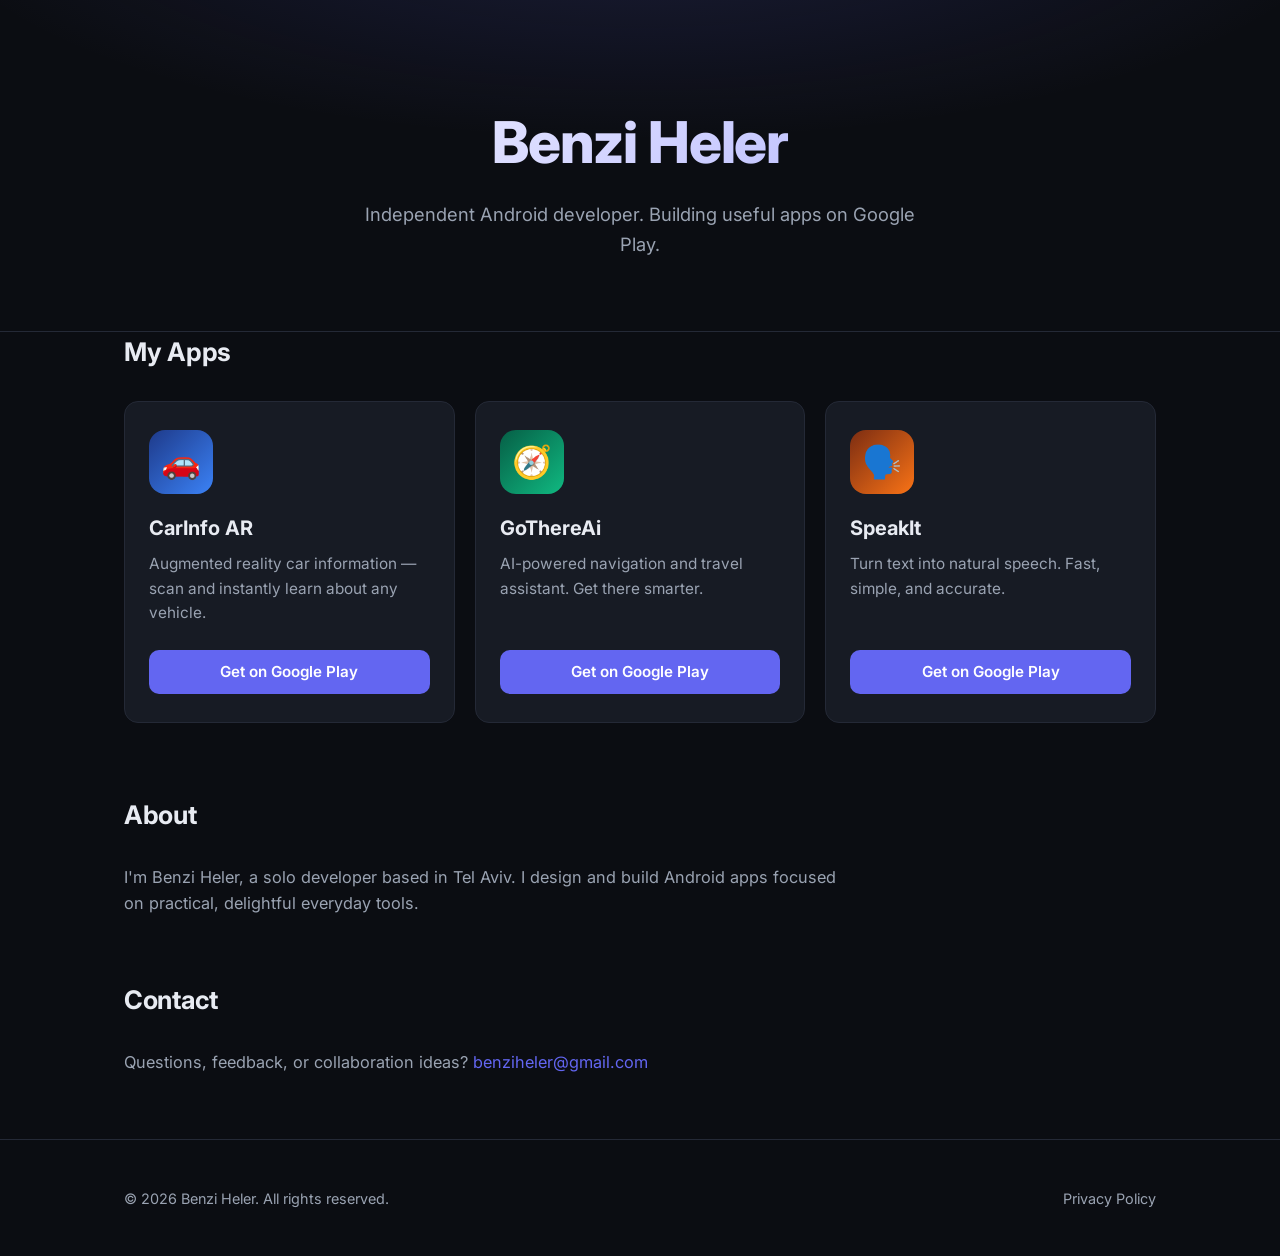
==== index.html @ d54003d1 "Add site files and CNAME for benziheler.com" ====
<!DOCTYPE html>
<html lang="en">
<head>
  <meta charset="UTF-8" />
  <meta name="viewport" content="width=device-width, initial-scale=1.0" />
  <title>Benzi Heler — Apps</title>
  <meta name="description" content="Apps by Benzi Heler — CarInfo AR, GoThereAi, and SpeakIt on Google Play." />
  <link rel="preconnect" href="https://fonts.googleapis.com" />
  <link rel="preconnect" href="https://fonts.gstatic.com" crossorigin />
  <link href="https://fonts.googleapis.com/css2?family=Inter:wght@400;500;600;700;800&display=swap" rel="stylesheet" />
  <link rel="stylesheet" href="style.css" />
</head>
<body>
  <header class="hero">
    <div class="container">
      <h1>Benzi Heler</h1>
      <p class="tagline">Independent Android developer. Building useful apps on Google Play.</p>
    </div>
  </header>

  <main class="container">
    <section class="apps">
      <h2 class="section-title">My Apps</h2>
      <div class="grid">

        <article class="card">
          <div class="icon icon-carinfo">🚗</div>
          <h3>CarInfo AR</h3>
          <p>Augmented reality car information — scan and instantly learn about any vehicle.</p>
          <a class="btn" href="https://play.google.com/store/apps/details?id=com.carinfo.ar" target="_blank" rel="noopener">Get on Google Play</a>
        </article>

        <article class="card">
          <div class="icon icon-gothere">🧭</div>
          <h3>GoThereAi</h3>
          <p>AI-powered navigation and travel assistant. Get there smarter.</p>
          <a class="btn" href="https://play.google.com/store/apps/details?id=app.gothereai" target="_blank" rel="noopener">Get on Google Play</a>
        </article>

        <article class="card">
          <div class="icon icon-speakit">🗣️</div>
          <h3>SpeakIt</h3>
          <p>Turn text into natural speech. Fast, simple, and accurate.</p>
          <a class="btn" href="https://play.google.com/store/apps/details?id=gg.speakit" target="_blank" rel="noopener">Get on Google Play</a>
        </article>

      </div>
    </section>

    <section class="about">
      <h2 class="section-title">About</h2>
      <p>
        I'm Benzi Heler, a solo developer based in Tel Aviv. I design and build
        Android apps focused on practical, delightful everyday tools.
      </p>
    </section>

    <section class="contact">
      <h2 class="section-title">Contact</h2>
      <p>
        Questions, feedback, or collaboration ideas?
        <a href="mailto:benziheler@gmail.com">benziheler@gmail.com</a>
      </p>
    </section>
  </main>

  <footer>
    <div class="container">
      <p>&copy; <span id="year"></span> Benzi Heler. All rights reserved.</p>
      <p class="links">
        <a href="privacy.html">Privacy Policy</a>
      </p>
    </div>
  </footer>

  <script>
    document.getElementById('year').textContent = new Date().getFullYear();
  </script>
</body>
</html>
---- style.css ----
:root {
  --bg: #0b0d12;
  --bg-soft: #12151c;
  --card: #171b24;
  --border: #242936;
  --text: #e8ebf2;
  --muted: #9aa3b2;
  --accent: #6366f1;
  --accent-hover: #7c7ff5;
  --radius: 14px;
}

* { box-sizing: border-box; }

html, body {
  margin: 0;
  padding: 0;
  background: var(--bg);
  color: var(--text);
  font-family: 'Inter', -apple-system, BlinkMacSystemFont, 'Segoe UI', Roboto, sans-serif;
  line-height: 1.6;
  -webkit-font-smoothing: antialiased;
}

.container {
  max-width: 1080px;
  margin: 0 auto;
  padding: 0 24px;
}

.hero {
  padding: 96px 0 72px;
  text-align: center;
  background:
    radial-gradient(1200px 400px at 50% -100px, rgba(99,102,241,.18), transparent 60%),
    linear-gradient(180deg, #0b0d12 0%, #0b0d12 100%);
  border-bottom: 1px solid var(--border);
}

.hero h1 {
  font-size: clamp(2.4rem, 5vw, 3.6rem);
  margin: 0 0 12px;
  letter-spacing: -0.02em;
  font-weight: 800;
  background: linear-gradient(135deg, #fff 0%, #a5a8ff 100%);
  -webkit-background-clip: text;
  background-clip: text;
  color: transparent;
}

.tagline {
  font-size: 1.15rem;
  color: var(--muted);
  max-width: 560px;
  margin: 0 auto;
}

main { padding: 72px 0 48px; }

.section-title {
  font-size: 1.6rem;
  font-weight: 700;
  margin: 0 0 28px;
  letter-spacing: -0.01em;
}

.apps { margin-bottom: 72px; }

.grid {
  display: grid;
  grid-template-columns: repeat(auto-fit, minmax(280px, 1fr));
  gap: 20px;
}

.card {
  background: var(--card);
  border: 1px solid var(--border);
  border-radius: var(--radius);
  padding: 28px 24px;
  display: flex;
  flex-direction: column;
  transition: transform .2s ease, border-color .2s ease, box-shadow .2s ease;
}

.card:hover {
  transform: translateY(-3px);
  border-color: var(--accent);
  box-shadow: 0 12px 32px -12px rgba(99,102,241,.35);
}

.icon {
  width: 64px;
  height: 64px;
  border-radius: 16px;
  display: flex;
  align-items: center;
  justify-content: center;
  font-size: 32px;
  margin-bottom: 18px;
}

.icon-carinfo { background: linear-gradient(135deg, #1e3a8a, #3b82f6); }
.icon-gothere { background: linear-gradient(135deg, #065f46, #10b981); }
.icon-speakit { background: linear-gradient(135deg, #7c2d12, #f97316); }

.card h3 {
  font-size: 1.25rem;
  margin: 0 0 8px;
  font-weight: 700;
}

.card p {
  color: var(--muted);
  font-size: 0.96rem;
  margin: 0 0 24px;
  flex: 1;
}

.btn {
  display: inline-block;
  background: var(--accent);
  color: #fff;
  padding: 10px 18px;
  border-radius: 10px;
  text-decoration: none;
  font-weight: 600;
  font-size: 0.95rem;
  text-align: center;
  transition: background .2s ease;
}

.btn:hover { background: var(--accent-hover); }

.about, .contact {
  margin-bottom: 64px;
  max-width: 720px;
}

.about p, .contact p {
  color: var(--muted);
  font-size: 1.02rem;
}

.contact a {
  color: var(--accent);
  text-decoration: none;
}

.contact a:hover { text-decoration: underline; }

footer {
  border-top: 1px solid var(--border);
  padding: 32px 0;
  color: var(--muted);
  font-size: 0.9rem;
}

footer .container {
  display: flex;
  justify-content: space-between;
  align-items: center;
  flex-wrap: wrap;
  gap: 12px;
}

footer .links a {
  color: var(--muted);
  text-decoration: none;
}

footer .links a:hover { color: var(--text); }

@media (max-width: 600px) {
  .hero { padding: 72px 0 56px; }
  main { padding: 56px 0 32px; }
  footer .container { flex-direction: column; text-align: center; }
}
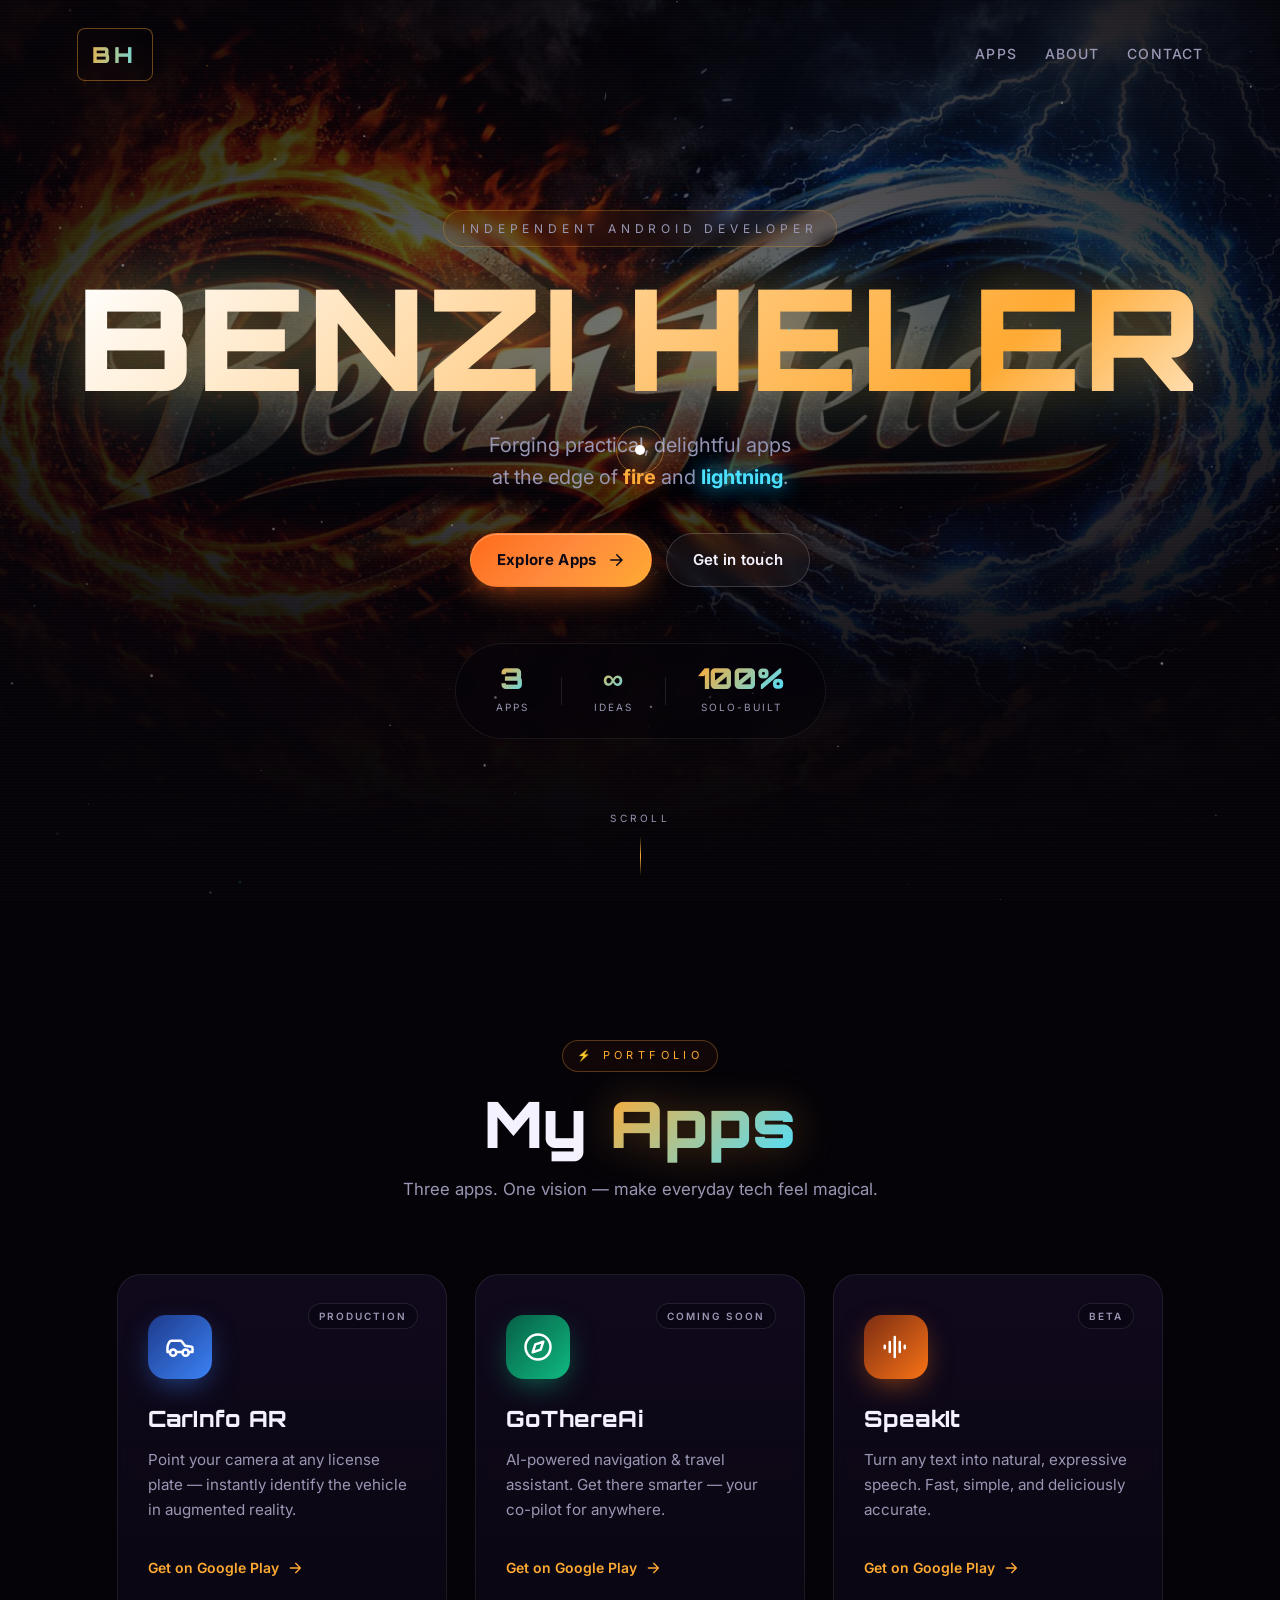
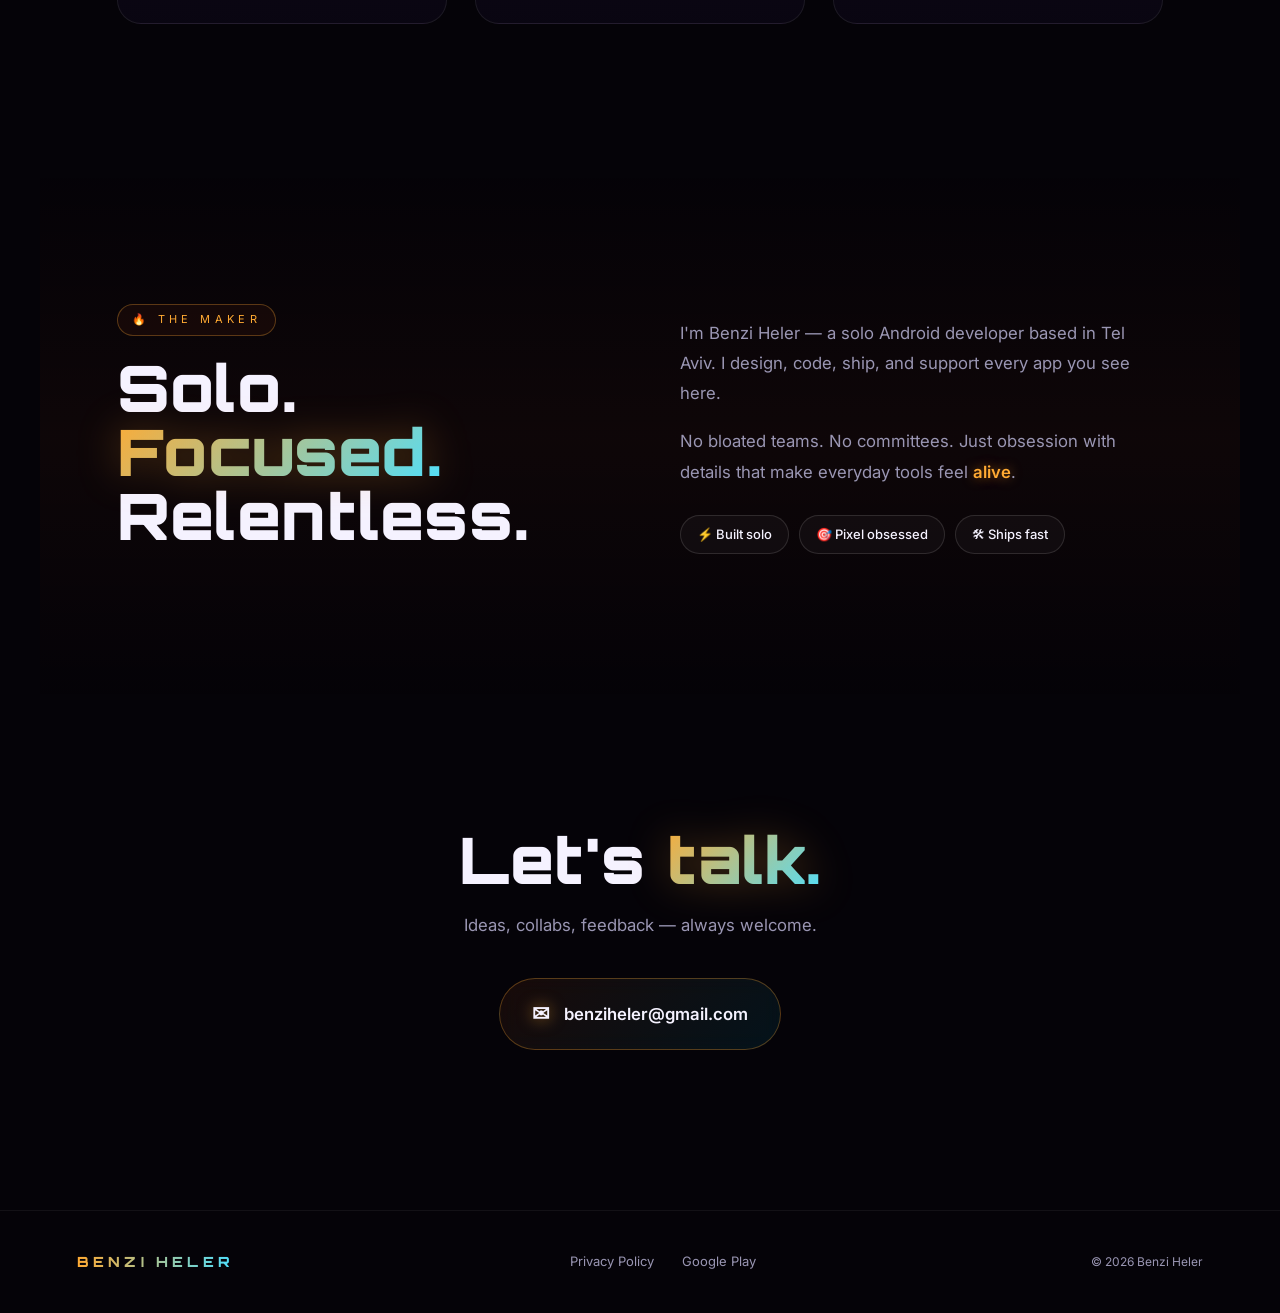
==== commit 707feb2d: "Redesign: dramatic fire+lightning hero, animations, 3D tilt cards" ====
--- a/index.html
+++ b/index.html
@@ -3,78 +3,172 @@
 <head>
   <meta charset="UTF-8" />
   <meta name="viewport" content="width=device-width, initial-scale=1.0" />
-  <title>Benzi Heler — Apps</title>
+  <title>Benzi Heler — Android Apps</title>
   <meta name="description" content="Apps by Benzi Heler — CarInfo AR, GoThereAi, and SpeakIt on Google Play." />
+  <meta property="og:title" content="Benzi Heler — Android Apps" />
+  <meta property="og:description" content="Practical, delightful Android apps on Google Play." />
+  <meta property="og:image" content="hero-bg.jpg" />
+  <link rel="icon" type="image/jpeg" href="hero-bg.jpg" />
   <link rel="preconnect" href="https://fonts.googleapis.com" />
   <link rel="preconnect" href="https://fonts.gstatic.com" crossorigin />
-  <link href="https://fonts.googleapis.com/css2?family=Inter:wght@400;500;600;700;800&display=swap" rel="stylesheet" />
+  <link href="https://fonts.googleapis.com/css2?family=Bebas+Neue&family=Inter:wght@400;500;600;700;800;900&family=Orbitron:wght@600;800;900&display=swap" rel="stylesheet" />
   <link rel="stylesheet" href="style.css" />
 </head>
 <body>
+
+  <canvas id="stars"></canvas>
+  <div class="cursor"></div>
+  <div class="cursor-trail"></div>
+
   <header class="hero">
-    <div class="container">
-      <h1>Benzi Heler</h1>
-      <p class="tagline">Independent Android developer. Building useful apps on Google Play.</p>
+    <div class="hero-bg" style="background-image: url('hero-bg.jpg');"></div>
+    <div class="hero-overlay"></div>
+    <div class="hero-scanlines"></div>
+
+    <nav class="nav">
+      <div class="nav-brand">BH</div>
+      <div class="nav-links">
+        <a href="#apps">Apps</a>
+        <a href="#about">About</a>
+        <a href="#contact">Contact</a>
+      </div>
+    </nav>
+
+    <div class="hero-content">
+      <div class="hero-kicker">INDEPENDENT ANDROID DEVELOPER</div>
+      <h1 class="hero-title" data-text="BENZI HELER">BENZI HELER</h1>
+      <p class="hero-sub">Forging practical, delightful apps<br/>at the edge of <span class="fire">fire</span> and <span class="bolt">lightning</span>.</p>
+
+      <div class="hero-ctas">
+        <a href="#apps" class="btn btn-primary">
+          <span>Explore Apps</span>
+          <svg viewBox="0 0 24 24" width="18" height="18"><path d="M5 12h14M13 5l7 7-7 7" stroke="currentColor" stroke-width="2" fill="none" stroke-linecap="round" stroke-linejoin="round"/></svg>
+        </a>
+        <a href="#contact" class="btn btn-ghost"><span>Get in touch</span></a>
+      </div>
+
+      <div class="hero-stats">
+        <div class="stat"><b>3</b><small>Apps</small></div>
+        <div class="stat-divider"></div>
+        <div class="stat"><b>∞</b><small>Ideas</small></div>
+        <div class="stat-divider"></div>
+        <div class="stat"><b>100%</b><small>Solo-built</small></div>
+      </div>
+    </div>
+
+    <div class="hero-scroll">
+      <span>SCROLL</span>
+      <div class="scroll-line"></div>
     </div>
   </header>
 
-  <main class="container">
-    <section class="apps">
-      <h2 class="section-title">My Apps</h2>
-      <div class="grid">
+  <section id="apps" class="section apps-section">
+    <div class="section-header reveal">
+      <div class="eyebrow">⚡ PORTFOLIO</div>
+      <h2 class="section-title">My <span class="gradient-text">Apps</span></h2>
+      <p class="section-lead">Three apps. One vision — make everyday tech feel magical.</p>
+    </div>
 
-        <article class="card">
-          <div class="icon icon-carinfo">🚗</div>
-          <h3>CarInfo AR</h3>
-          <p>Augmented reality car information — scan and instantly learn about any vehicle.</p>
-          <a class="btn" href="https://play.google.com/store/apps/details?id=com.carinfo.ar" target="_blank" rel="noopener">Get on Google Play</a>
-        </article>
+    <div class="grid">
 
-        <article class="card">
-          <div class="icon icon-gothere">🧭</div>
-          <h3>GoThereAi</h3>
-          <p>AI-powered navigation and travel assistant. Get there smarter.</p>
-          <a class="btn" href="https://play.google.com/store/apps/details?id=app.gothereai" target="_blank" rel="noopener">Get on Google Play</a>
-        </article>
+      <article class="card reveal" data-tilt>
+        <div class="card-glow" style="--glow: #3b82f6;"></div>
+        <div class="card-icon icon-carinfo">
+          <svg viewBox="0 0 24 24" fill="none" stroke="currentColor" stroke-width="2" stroke-linecap="round" stroke-linejoin="round">
+            <path d="M14 16H9m10 0h3v-3.15a1 1 0 0 0-.84-.99L16 11l-2.7-3.6a1 1 0 0 0-.8-.4H5.24a2 2 0 0 0-1.8 1.1l-.8 1.63A6 6 0 0 0 2 12.42V16h2"/>
+            <circle cx="6.5" cy="16.5" r="2.5"/>
+            <circle cx="16.5" cy="16.5" r="2.5"/>
+          </svg>
+        </div>
+        <div class="card-tag">PRODUCTION</div>
+        <h3>CarInfo AR</h3>
+        <p>Point your camera at any license plate — instantly identify the vehicle in augmented reality.</p>
+        <a class="card-cta" href="https://play.google.com/store/apps/details?id=com.carinfo.ar" target="_blank" rel="noopener">
+          Get on Google Play
+          <svg viewBox="0 0 24 24" width="16" height="16"><path d="M5 12h14M13 5l7 7-7 7" stroke="currentColor" stroke-width="2" fill="none" stroke-linecap="round" stroke-linejoin="round"/></svg>
+        </a>
+      </article>
 
-        <article class="card">
-          <div class="icon icon-speakit">🗣️</div>
-          <h3>SpeakIt</h3>
-          <p>Turn text into natural speech. Fast, simple, and accurate.</p>
-          <a class="btn" href="https://play.google.com/store/apps/details?id=gg.speakit" target="_blank" rel="noopener">Get on Google Play</a>
-        </article>
+      <article class="card reveal" data-tilt>
+        <div class="card-glow" style="--glow: #10b981;"></div>
+        <div class="card-icon icon-gothere">
+          <svg viewBox="0 0 24 24" fill="none" stroke="currentColor" stroke-width="2" stroke-linecap="round" stroke-linejoin="round">
+            <circle cx="12" cy="12" r="10"/>
+            <polygon points="16.24 7.76 14.12 14.12 7.76 16.24 9.88 9.88 16.24 7.76"/>
+          </svg>
+        </div>
+        <div class="card-tag">COMING SOON</div>
+        <h3>GoThereAi</h3>
+        <p>AI-powered navigation & travel assistant. Get there smarter — your co-pilot for anywhere.</p>
+        <a class="card-cta" href="https://play.google.com/store/apps/details?id=app.gothereai" target="_blank" rel="noopener">
+          Get on Google Play
+          <svg viewBox="0 0 24 24" width="16" height="16"><path d="M5 12h14M13 5l7 7-7 7" stroke="currentColor" stroke-width="2" fill="none" stroke-linecap="round" stroke-linejoin="round"/></svg>
+        </a>
+      </article>
 
+      <article class="card reveal" data-tilt>
+        <div class="card-glow" style="--glow: #f97316;"></div>
+        <div class="card-icon icon-speakit">
+          <svg viewBox="0 0 24 24" fill="none" stroke="currentColor" stroke-width="2" stroke-linecap="round" stroke-linejoin="round">
+            <path d="M3 11v2M7 8v8M11 4v16M15 8v8M19 11v2"/>
+          </svg>
+        </div>
+        <div class="card-tag">BETA</div>
+        <h3>SpeakIt</h3>
+        <p>Turn any text into natural, expressive speech. Fast, simple, and deliciously accurate.</p>
+        <a class="card-cta" href="https://play.google.com/store/apps/details?id=gg.speakit" target="_blank" rel="noopener">
+          Get on Google Play
+          <svg viewBox="0 0 24 24" width="16" height="16"><path d="M5 12h14M13 5l7 7-7 7" stroke="currentColor" stroke-width="2" fill="none" stroke-linecap="round" stroke-linejoin="round"/></svg>
+        </a>
+      </article>
+
+    </div>
+  </section>
+
+  <section id="about" class="section manifesto">
+    <div class="manifesto-grid">
+      <div class="reveal">
+        <div class="eyebrow">🔥 THE MAKER</div>
+        <h2 class="section-title">Solo. <span class="gradient-text">Focused.</span> Relentless.</h2>
       </div>
-    </section>
+      <div class="manifesto-body reveal">
+        <p>
+          I'm Benzi Heler — a solo Android developer based in Tel Aviv.
+          I design, code, ship, and support every app you see here.
+        </p>
+        <p>
+          No bloated teams. No committees. Just obsession with details that make
+          everyday tools feel <em>alive</em>.
+        </p>
+        <div class="badge-row">
+          <span class="badge">⚡ Built solo</span>
+          <span class="badge">🎯 Pixel obsessed</span>
+          <span class="badge">🛠 Ships fast</span>
+        </div>
+      </div>
+    </div>
+  </section>
 
-    <section class="about">
-      <h2 class="section-title">About</h2>
-      <p>
-        I'm Benzi Heler, a solo developer based in Tel Aviv. I design and build
-        Android apps focused on practical, delightful everyday tools.
-      </p>
-    </section>
-
-    <section class="contact">
-      <h2 class="section-title">Contact</h2>
-      <p>
-        Questions, feedback, or collaboration ideas?
-        <a href="mailto:benziheler@gmail.com">benziheler@gmail.com</a>
-      </p>
-    </section>
-  </main>
+  <section id="contact" class="section contact-section reveal">
+    <h2 class="section-title">Let's <span class="gradient-text">talk.</span></h2>
+    <p class="section-lead">Ideas, collabs, feedback — always welcome.</p>
+    <a class="mail-btn" href="mailto:benziheler@gmail.com">
+      <span class="mail-icon">✉</span>
+      <span>benziheler@gmail.com</span>
+    </a>
+  </section>
 
   <footer>
-    <div class="container">
-      <p>&copy; <span id="year"></span> Benzi Heler. All rights reserved.</p>
-      <p class="links">
+    <div class="footer-inner">
+      <div class="footer-brand">BENZI HELER</div>
+      <div class="footer-links">
         <a href="privacy.html">Privacy Policy</a>
-      </p>
+        <a href="https://play.google.com/store/apps/developer?id=Benzi+Heler" target="_blank" rel="noopener">Google Play</a>
+      </div>
+      <div class="footer-copy">&copy; <span id="year"></span> Benzi Heler</div>
     </div>
   </footer>
 
-  <script>
-    document.getElementById('year').textContent = new Date().getFullYear();
-  </script>
+  <script src="script.js"></script>
 </body>
 </html>
--- a/style.css
+++ b/style.css
@@ -1,177 +1,615 @@
+/* BENZI HELER — apps portfolio. Fire + lightning theme. */
+
 :root {
-  --bg: #0b0d12;
-  --bg-soft: #12151c;
-  --card: #171b24;
-  --border: #242936;
-  --text: #e8ebf2;
-  --muted: #9aa3b2;
-  --accent: #6366f1;
-  --accent-hover: #7c7ff5;
-  --radius: 14px;
-}
-
-* { box-sizing: border-box; }
+  --bg: #050308;
+  --bg-soft: #0c0816;
+  --panel: #120a1f;
+  --border: rgba(255, 170, 60, 0.14);
+  --text: #f5f2ff;
+  --muted: #9a96b3;
+  --fire: #ff6b1a;
+  --fire-glow: #ffaa33;
+  --bolt: #00d4ff;
+  --bolt-glow: #4de0ff;
+  --accent: #ff8a3d;
+  --purple: #7d5cff;
+}
+
+* { box-sizing: border-box; margin: 0; padding: 0; }
+html { scroll-behavior: smooth; }
 
 html, body {
-  margin: 0;
-  padding: 0;
   background: var(--bg);
   color: var(--text);
-  font-family: 'Inter', -apple-system, BlinkMacSystemFont, 'Segoe UI', Roboto, sans-serif;
+  font-family: 'Inter', -apple-system, BlinkMacSystemFont, 'Segoe UI', sans-serif;
   line-height: 1.6;
   -webkit-font-smoothing: antialiased;
-}
-
-.container {
-  max-width: 1080px;
-  margin: 0 auto;
-  padding: 0 24px;
-}
-
+  overflow-x: hidden;
+  cursor: none;
+}
+
+a { color: inherit; text-decoration: none; cursor: none; }
+button { cursor: none; }
+
+#stars {
+  position: fixed;
+  inset: 0;
+  width: 100%;
+  height: 100%;
+  pointer-events: none;
+  z-index: 1;
+  opacity: 0.55;
+}
+
+/* Custom cursor */
+.cursor, .cursor-trail {
+  position: fixed;
+  top: 0; left: 0;
+  pointer-events: none;
+  z-index: 9999;
+  border-radius: 50%;
+  transition: opacity .3s, transform .08s;
+  mix-blend-mode: screen;
+}
+.cursor {
+  width: 10px; height: 10px;
+  background: #fff;
+  box-shadow: 0 0 18px 3px rgba(255,170,51,.8), 0 0 40px 8px rgba(0,212,255,.4);
+  transform: translate(-50%, -50%);
+}
+.cursor-trail {
+  width: 48px; height: 48px;
+  border: 1.5px solid rgba(255,170,51,.4);
+  transform: translate(-50%, -50%);
+  transition: transform .3s ease-out, width .3s, height .3s, border-color .3s;
+}
+body.hovering .cursor-trail {
+  width: 72px; height: 72px;
+  border-color: rgba(0,212,255,.6);
+}
+@media (hover: none) {
+  .cursor, .cursor-trail { display: none; }
+  html, body, a, button { cursor: auto; }
+}
+
+/* HERO */
 .hero {
-  padding: 96px 0 72px;
-  text-align: center;
+  position: relative;
+  min-height: 100vh;
+  display: flex;
+  flex-direction: column;
+  overflow: hidden;
+  isolation: isolate;
+}
+.hero-bg {
+  position: absolute;
+  inset: -5%;
+  background-size: cover;
+  background-position: center;
+  z-index: -3;
+  animation: slow-zoom 20s ease-in-out infinite alternate;
+  filter: saturate(1.1) contrast(1.05);
+}
+@keyframes slow-zoom {
+  0%   { transform: scale(1.05) translateY(0); }
+  100% { transform: scale(1.15) translateY(-2%); }
+}
+.hero-overlay {
+  position: absolute;
+  inset: 0;
   background:
-    radial-gradient(1200px 400px at 50% -100px, rgba(99,102,241,.18), transparent 60%),
-    linear-gradient(180deg, #0b0d12 0%, #0b0d12 100%);
-  border-bottom: 1px solid var(--border);
-}
-
-.hero h1 {
-  font-size: clamp(2.4rem, 5vw, 3.6rem);
-  margin: 0 0 12px;
-  letter-spacing: -0.02em;
-  font-weight: 800;
-  background: linear-gradient(135deg, #fff 0%, #a5a8ff 100%);
+    radial-gradient(ellipse 80% 60% at 50% 40%, transparent, rgba(5,3,8,.75) 70%, rgba(5,3,8,.95)),
+    linear-gradient(180deg, rgba(5,3,8,.4) 0%, rgba(5,3,8,.7) 60%, var(--bg) 100%);
+  z-index: -2;
+}
+.hero-scanlines {
+  position: absolute;
+  inset: 0;
+  background: repeating-linear-gradient(0deg, rgba(255,255,255,.02) 0, rgba(255,255,255,.02) 1px, transparent 1px, transparent 3px);
+  pointer-events: none;
+  z-index: -1;
+  opacity: .6;
+}
+
+.nav {
+  display: flex;
+  justify-content: space-between;
+  align-items: center;
+  padding: 28px max(24px, 6vw);
+  z-index: 5;
+  position: relative;
+}
+.nav-brand {
+  font-family: 'Orbitron', sans-serif;
+  font-weight: 900;
+  font-size: 22px;
+  letter-spacing: .2em;
+  background: linear-gradient(90deg, var(--fire-glow), var(--bolt-glow));
   -webkit-background-clip: text;
   background-clip: text;
   color: transparent;
-}
-
-.tagline {
-  font-size: 1.15rem;
-  color: var(--muted);
+  border: 1.5px solid rgba(255,170,51,.4);
+  padding: 8px 14px;
+  border-radius: 8px;
+  backdrop-filter: blur(8px);
+}
+.nav-links {
+  display: flex;
+  gap: 28px;
+  font-weight: 500;
+  font-size: 14px;
+  letter-spacing: .08em;
+  text-transform: uppercase;
+}
+.nav-links a {
+  color: var(--muted);
+  transition: color .25s, text-shadow .25s;
+  position: relative;
+}
+.nav-links a::after {
+  content: "";
+  position: absolute;
+  left: 0; bottom: -6px;
+  width: 0; height: 1px;
+  background: linear-gradient(90deg, var(--fire), var(--bolt));
+  transition: width .3s ease;
+}
+.nav-links a:hover { color: var(--text); text-shadow: 0 0 16px rgba(255,170,51,.6); }
+.nav-links a:hover::after { width: 100%; }
+
+.hero-content {
+  flex: 1;
+  display: flex;
+  flex-direction: column;
+  justify-content: center;
+  align-items: center;
+  text-align: center;
+  padding: 40px max(24px, 6vw) 100px;
+  z-index: 2;
+  position: relative;
+}
+
+.hero-kicker {
+  font-size: 12px;
+  letter-spacing: .4em;
+  color: var(--muted);
+  margin-bottom: 24px;
+  padding: 8px 18px;
+  border: 1px solid rgba(255,170,51,.25);
+  border-radius: 100px;
+  backdrop-filter: blur(6px);
+  background: rgba(255,107,26,.06);
+  animation: pulse-border 3s ease-in-out infinite;
+}
+@keyframes pulse-border {
+  50% { border-color: rgba(0,212,255,.35); background: rgba(0,212,255,.06); }
+}
+
+.hero-title {
+  font-family: 'Orbitron', sans-serif;
+  font-weight: 900;
+  font-size: clamp(3rem, 11vw, 9rem);
+  line-height: .95;
+  letter-spacing: .02em;
+  margin: 0 0 24px;
+  position: relative;
+  background: linear-gradient(135deg, #fff 0%, #ffaa33 40%, #fff 55%, #4de0ff 80%, #fff 100%);
+  background-size: 200% 200%;
+  -webkit-background-clip: text;
+  background-clip: text;
+  color: transparent;
+  animation: gradient-shift 6s ease-in-out infinite;
+  filter: drop-shadow(0 0 30px rgba(255,170,51,.4)) drop-shadow(0 0 60px rgba(0,212,255,.2));
+}
+@keyframes gradient-shift {
+  0%,100% { background-position: 0% 50%; }
+  50%     { background-position: 100% 50%; }
+}
+
+.hero-sub {
+  font-size: clamp(1rem, 1.6vw, 1.25rem);
+  color: var(--muted);
+  max-width: 560px;
+  margin: 0 0 40px;
+  line-height: 1.6;
+}
+.fire {
+  color: var(--fire-glow);
+  text-shadow: 0 0 20px rgba(255,107,26,.9), 0 0 40px rgba(255,107,26,.5);
+  font-weight: 700;
+}
+.bolt {
+  color: var(--bolt-glow);
+  text-shadow: 0 0 20px rgba(0,212,255,.9), 0 0 40px rgba(0,212,255,.5);
+  font-weight: 700;
+}
+
+.hero-ctas {
+  display: flex;
+  gap: 14px;
+  flex-wrap: wrap;
+  justify-content: center;
+  margin-bottom: 56px;
+}
+.btn {
+  display: inline-flex;
+  align-items: center;
+  gap: 10px;
+  padding: 14px 26px;
+  border-radius: 100px;
+  font-weight: 600;
+  font-size: 15px;
+  letter-spacing: .02em;
+  transition: all .3s cubic-bezier(.2,.7,.2,1);
+  position: relative;
+  overflow: hidden;
+  border: 1px solid transparent;
+}
+.btn-primary {
+  background: linear-gradient(135deg, var(--fire) 0%, var(--accent) 50%, var(--fire-glow) 100%);
+  color: #0c0816;
+  box-shadow: 0 8px 30px -4px rgba(255,107,26,.55), inset 0 1px 0 rgba(255,255,255,.3);
+  font-weight: 700;
+}
+.btn-primary:hover {
+  transform: translateY(-2px) scale(1.03);
+  box-shadow: 0 14px 40px -4px rgba(255,107,26,.7), inset 0 1px 0 rgba(255,255,255,.4);
+}
+.btn-primary::before {
+  content: "";
+  position: absolute;
+  inset: 0;
+  background: linear-gradient(90deg, transparent, rgba(255,255,255,.4), transparent);
+  transform: translateX(-120%);
+  transition: transform .6s;
+}
+.btn-primary:hover::before { transform: translateX(120%); }
+
+.btn-ghost {
+  color: var(--text);
+  border: 1px solid rgba(255,255,255,.18);
+  backdrop-filter: blur(8px);
+  background: rgba(255,255,255,.03);
+}
+.btn-ghost:hover {
+  border-color: var(--bolt-glow);
+  color: var(--bolt-glow);
+  text-shadow: 0 0 12px rgba(0,212,255,.6);
+  transform: translateY(-2px);
+}
+
+.hero-stats {
+  display: flex;
+  align-items: center;
+  gap: 32px;
+  padding: 20px 40px;
+  border: 1px solid rgba(255,255,255,.08);
+  border-radius: 100px;
+  backdrop-filter: blur(12px);
+  background: rgba(5,3,8,.5);
+}
+.stat { text-align: center; }
+.stat b {
+  display: block;
+  font-family: 'Orbitron', sans-serif;
+  font-size: 1.8rem;
+  font-weight: 900;
+  background: linear-gradient(135deg, var(--fire-glow), var(--bolt-glow));
+  -webkit-background-clip: text;
+  background-clip: text;
+  color: transparent;
+  line-height: 1;
+}
+.stat small {
+  font-size: 10px;
+  letter-spacing: .2em;
+  color: var(--muted);
+  text-transform: uppercase;
+}
+.stat-divider { width: 1px; height: 28px; background: rgba(255,255,255,.1); }
+
+.hero-scroll {
+  position: absolute;
+  bottom: 24px;
+  left: 50%;
+  transform: translateX(-50%);
+  display: flex;
+  flex-direction: column;
+  align-items: center;
+  gap: 10px;
+  color: var(--muted);
+  font-size: 10px;
+  letter-spacing: .35em;
+  z-index: 3;
+}
+.scroll-line {
+  width: 1px;
+  height: 40px;
+  background: linear-gradient(180deg, transparent, var(--fire-glow), transparent);
+  animation: scroll-pulse 2s ease-in-out infinite;
+}
+@keyframes scroll-pulse {
+  0%,100% { opacity: .3; transform: scaleY(.5); }
+  50% { opacity: 1; transform: scaleY(1); }
+}
+
+/* Sections */
+.section {
+  max-width: 1200px;
+  margin: 0 auto;
+  padding: 140px max(24px, 6vw);
+  position: relative;
+  z-index: 2;
+}
+.section-header {
+  text-align: center;
+  margin-bottom: 72px;
+}
+.eyebrow {
+  display: inline-block;
+  font-size: 11px;
+  letter-spacing: .4em;
+  color: var(--fire-glow);
+  padding: 6px 14px;
+  border: 1px solid rgba(255,170,51,.3);
+  border-radius: 100px;
+  background: rgba(255,107,26,.05);
+  margin-bottom: 20px;
+  text-transform: uppercase;
+}
+.section-title {
+  font-family: 'Orbitron', sans-serif;
+  font-weight: 900;
+  font-size: clamp(2.2rem, 6vw, 4rem);
+  line-height: 1;
+  letter-spacing: .01em;
+  margin: 0 0 20px;
+}
+.gradient-text {
+  background: linear-gradient(135deg, var(--fire-glow) 0%, var(--bolt-glow) 100%);
+  -webkit-background-clip: text;
+  background-clip: text;
+  color: transparent;
+  filter: drop-shadow(0 0 20px rgba(255,170,51,.3));
+}
+.section-lead {
+  color: var(--muted);
+  font-size: 1.05rem;
   max-width: 560px;
   margin: 0 auto;
 }
 
-main { padding: 72px 0 48px; }
-
-.section-title {
-  font-size: 1.6rem;
-  font-weight: 700;
-  margin: 0 0 28px;
-  letter-spacing: -0.01em;
-}
-
-.apps { margin-bottom: 72px; }
-
+.reveal {
+  opacity: 0;
+  transform: translateY(40px);
+  transition: opacity .9s ease, transform .9s cubic-bezier(.2,.7,.2,1);
+}
+.reveal.in { opacity: 1; transform: none; }
+
+/* Cards */
 .grid {
   display: grid;
-  grid-template-columns: repeat(auto-fit, minmax(280px, 1fr));
+  grid-template-columns: repeat(auto-fit, minmax(300px, 1fr));
+  gap: 28px;
+}
+.card {
+  position: relative;
+  background: linear-gradient(180deg, rgba(18,10,31,.9), rgba(12,8,22,.7));
+  border: 1px solid rgba(255,255,255,.08);
+  border-radius: 24px;
+  padding: 40px 30px 34px;
+  overflow: hidden;
+  transition: transform .5s cubic-bezier(.2,.7,.2,1), border-color .3s;
+  backdrop-filter: blur(10px);
+  transform-style: preserve-3d;
+}
+.card:hover {
+  transform: translateY(-8px) rotateX(2deg);
+  border-color: rgba(255,170,51,.35);
+}
+.card-glow {
+  position: absolute;
+  top: -50%; left: -50%;
+  width: 200%; height: 200%;
+  background: radial-gradient(circle at center, var(--glow), transparent 40%);
+  opacity: 0;
+  transition: opacity .5s;
+  pointer-events: none;
+  filter: blur(40px);
+  mix-blend-mode: screen;
+}
+.card:hover .card-glow { opacity: .45; }
+
+.card-icon {
+  width: 64px; height: 64px;
+  border-radius: 18px;
+  display: flex;
+  align-items: center;
+  justify-content: center;
+  margin-bottom: 22px;
+  position: relative;
+  transition: transform .5s cubic-bezier(.2,.7,.2,1);
+  color: #fff;
+}
+.card-icon svg { width: 30px; height: 30px; }
+.card:hover .card-icon { transform: scale(1.08) rotate(-4deg); }
+
+.icon-carinfo { background: linear-gradient(135deg, #1e3a8a, #3b82f6); box-shadow: 0 10px 30px -8px rgba(59,130,246,.6); }
+.icon-gothere { background: linear-gradient(135deg, #065f46, #10b981); box-shadow: 0 10px 30px -8px rgba(16,185,129,.6); }
+.icon-speakit { background: linear-gradient(135deg, #7c2d12, #f97316); box-shadow: 0 10px 30px -8px rgba(249,115,22,.6); }
+
+.card-tag {
+  position: absolute;
+  top: 28px; right: 28px;
+  font-size: 10px;
+  letter-spacing: .2em;
+  color: var(--muted);
+  padding: 4px 10px;
+  border-radius: 100px;
+  border: 1px solid rgba(255,255,255,.1);
+  background: rgba(0,0,0,.3);
+  backdrop-filter: blur(4px);
+  font-weight: 600;
+}
+
+.card h3 {
+  font-family: 'Orbitron', sans-serif;
+  font-size: 1.4rem;
+  font-weight: 800;
+  letter-spacing: .01em;
+  margin: 0 0 10px;
+}
+.card p {
+  color: var(--muted);
+  font-size: .95rem;
+  line-height: 1.65;
+  margin: 0 0 24px;
+  min-height: 72px;
+}
+.card-cta {
+  display: inline-flex;
+  align-items: center;
+  gap: 8px;
+  font-size: 14px;
+  font-weight: 600;
+  color: var(--fire-glow);
+  padding: 10px 0;
+  transition: gap .3s, color .3s, text-shadow .3s;
+}
+.card-cta:hover {
+  gap: 14px;
+  color: var(--bolt-glow);
+  text-shadow: 0 0 14px rgba(0,212,255,.6);
+}
+
+/* Manifesto */
+.manifesto {
+  background: linear-gradient(180deg, transparent 0%, rgba(255,107,26,.04) 50%, transparent 100%);
+}
+.manifesto-grid {
+  display: grid;
+  grid-template-columns: 1fr 1fr;
+  gap: 80px;
+  align-items: center;
+}
+.manifesto-body p {
+  color: var(--muted);
+  font-size: 1.05rem;
+  line-height: 1.8;
+  margin-bottom: 18px;
+}
+.manifesto-body em {
+  color: var(--fire-glow);
+  font-style: normal;
+  font-weight: 600;
+  text-shadow: 0 0 12px rgba(255,170,51,.5);
+}
+.badge-row {
+  display: flex;
+  gap: 10px;
+  flex-wrap: wrap;
+  margin-top: 28px;
+}
+.badge {
+  padding: 8px 16px;
+  font-size: 13px;
+  border: 1px solid rgba(255,255,255,.12);
+  border-radius: 100px;
+  background: rgba(255,255,255,.03);
+  font-weight: 500;
+}
+
+/* Contact */
+.contact-section {
+  text-align: center;
+  padding: 120px max(24px, 6vw);
+}
+.mail-btn {
+  display: inline-flex;
+  align-items: center;
+  gap: 14px;
+  margin-top: 40px;
+  padding: 18px 32px;
+  border: 1px solid rgba(255,170,51,.3);
+  border-radius: 100px;
+  background: linear-gradient(135deg, rgba(255,107,26,.08), rgba(0,212,255,.08));
+  backdrop-filter: blur(10px);
+  font-weight: 600;
+  font-size: 1.05rem;
+  transition: all .4s cubic-bezier(.2,.7,.2,1);
+  position: relative;
+  overflow: hidden;
+}
+.mail-btn::before {
+  content: "";
+  position: absolute;
+  inset: 0;
+  background: linear-gradient(135deg, var(--fire), var(--bolt));
+  opacity: 0;
+  transition: opacity .4s;
+  z-index: -1;
+}
+.mail-btn:hover {
+  transform: translateY(-2px) scale(1.04);
+  color: #0c0816;
+  border-color: transparent;
+  box-shadow: 0 16px 40px -8px rgba(255,107,26,.5), 0 0 30px rgba(0,212,255,.3);
+}
+.mail-btn:hover::before { opacity: 1; }
+.mail-icon {
+  font-size: 1.3rem;
+  filter: drop-shadow(0 0 8px rgba(255,170,51,.6));
+}
+
+/* Footer */
+footer {
+  border-top: 1px solid rgba(255,255,255,.06);
+  padding: 40px max(24px, 6vw);
+  margin-top: 40px;
+  position: relative;
+  z-index: 2;
+}
+.footer-inner {
+  max-width: 1200px;
+  margin: 0 auto;
+  display: flex;
+  justify-content: space-between;
+  align-items: center;
+  flex-wrap: wrap;
   gap: 20px;
 }
-
-.card {
-  background: var(--card);
-  border: 1px solid var(--border);
-  border-radius: var(--radius);
-  padding: 28px 24px;
-  display: flex;
-  flex-direction: column;
-  transition: transform .2s ease, border-color .2s ease, box-shadow .2s ease;
-}
-
-.card:hover {
-  transform: translateY(-3px);
-  border-color: var(--accent);
-  box-shadow: 0 12px 32px -12px rgba(99,102,241,.35);
-}
-
-.icon {
-  width: 64px;
-  height: 64px;
-  border-radius: 16px;
-  display: flex;
-  align-items: center;
-  justify-content: center;
-  font-size: 32px;
-  margin-bottom: 18px;
-}
-
-.icon-carinfo { background: linear-gradient(135deg, #1e3a8a, #3b82f6); }
-.icon-gothere { background: linear-gradient(135deg, #065f46, #10b981); }
-.icon-speakit { background: linear-gradient(135deg, #7c2d12, #f97316); }
-
-.card h3 {
-  font-size: 1.25rem;
-  margin: 0 0 8px;
-  font-weight: 700;
-}
-
-.card p {
-  color: var(--muted);
-  font-size: 0.96rem;
-  margin: 0 0 24px;
-  flex: 1;
-}
-
-.btn {
-  display: inline-block;
-  background: var(--accent);
-  color: #fff;
-  padding: 10px 18px;
-  border-radius: 10px;
-  text-decoration: none;
-  font-weight: 600;
-  font-size: 0.95rem;
-  text-align: center;
-  transition: background .2s ease;
-}
-
-.btn:hover { background: var(--accent-hover); }
-
-.about, .contact {
-  margin-bottom: 64px;
-  max-width: 720px;
-}
-
-.about p, .contact p {
-  color: var(--muted);
-  font-size: 1.02rem;
-}
-
-.contact a {
-  color: var(--accent);
-  text-decoration: none;
-}
-
-.contact a:hover { text-decoration: underline; }
-
-footer {
-  border-top: 1px solid var(--border);
-  padding: 32px 0;
-  color: var(--muted);
-  font-size: 0.9rem;
-}
-
-footer .container {
-  display: flex;
-  justify-content: space-between;
-  align-items: center;
-  flex-wrap: wrap;
-  gap: 12px;
-}
-
-footer .links a {
-  color: var(--muted);
-  text-decoration: none;
-}
-
-footer .links a:hover { color: var(--text); }
-
-@media (max-width: 600px) {
-  .hero { padding: 72px 0 56px; }
-  main { padding: 56px 0 32px; }
-  footer .container { flex-direction: column; text-align: center; }
-}
+.footer-brand {
+  font-family: 'Orbitron', sans-serif;
+  font-weight: 800;
+  font-size: 14px;
+  letter-spacing: .3em;
+  background: linear-gradient(90deg, var(--fire-glow), var(--bolt-glow));
+  -webkit-background-clip: text;
+  background-clip: text;
+  color: transparent;
+}
+.footer-links { display: flex; gap: 28px; }
+.footer-links a {
+  color: var(--muted);
+  font-size: 13px;
+  transition: color .3s;
+}
+.footer-links a:hover { color: var(--fire-glow); }
+.footer-copy { font-size: 12px; color: var(--muted); }
+
+/* Responsive */
+@media (max-width: 860px) {
+  .manifesto-grid { grid-template-columns: 1fr; gap: 40px; }
+  .hero-stats { gap: 20px; padding: 16px 24px; }
+  .stat b { font-size: 1.5rem; }
+  .nav-links { gap: 18px; }
+  .section { padding: 100px max(20px, 5vw); }
+}
+@media (max-width: 560px) {
+  .nav { padding: 20px; }
+  .nav-links { display: none; }
+  .hero-title { letter-spacing: 0; }
+  .hero-stats { flex-direction: column; padding: 20px 40px; }
+  .stat-divider { width: 40px; height: 1px; }
+  .card p { min-height: 0; }
+}
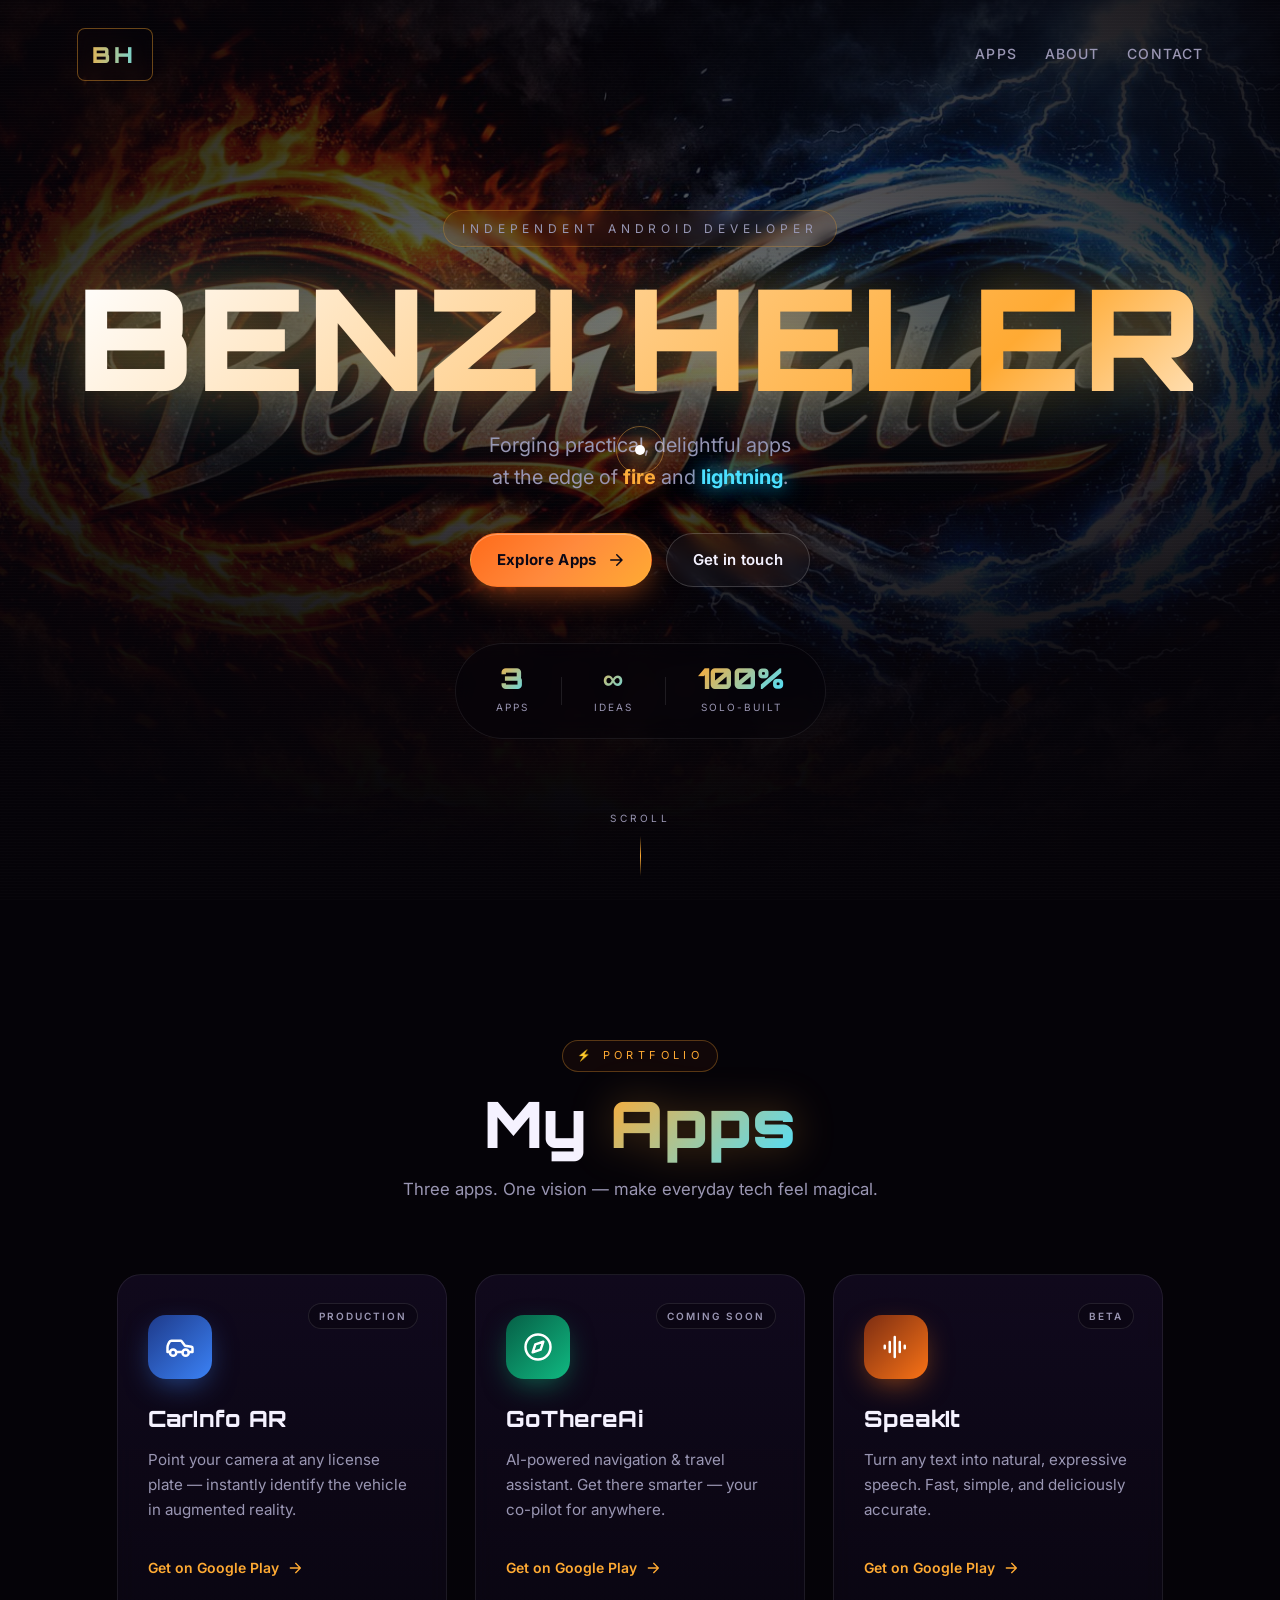
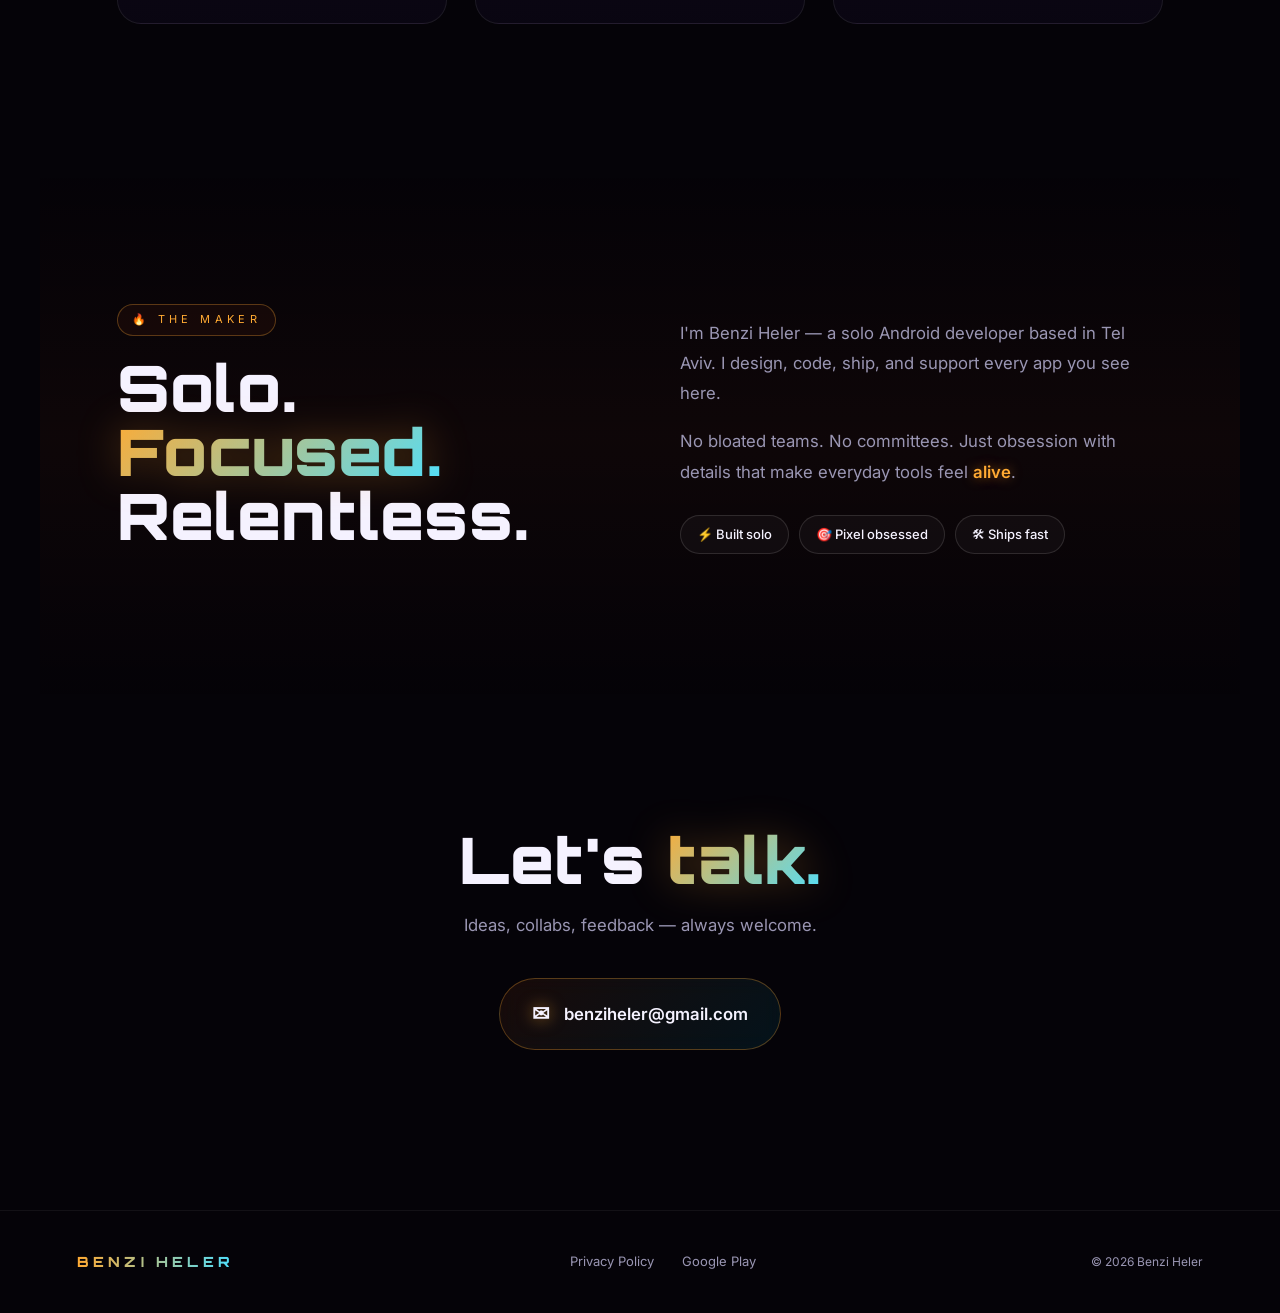
==== commit 60b1ab2f: "Cache-bust CSS/JS" ====
--- a/index.html
+++ b/index.html
@@ -12,7 +12,7 @@
   <link rel="preconnect" href="https://fonts.googleapis.com" />
   <link rel="preconnect" href="https://fonts.gstatic.com" crossorigin />
   <link href="https://fonts.googleapis.com/css2?family=Bebas+Neue&family=Inter:wght@400;500;600;700;800;900&family=Orbitron:wght@600;800;900&display=swap" rel="stylesheet" />
-  <link rel="stylesheet" href="style.css" />
+  <link rel="stylesheet" href="style.css?v=20260424b" />
 </head>
 <body>
 
@@ -169,6 +169,6 @@
     </div>
   </footer>
 
-  <script src="script.js"></script>
+  <script src="script.js?v=20260424b"></script>
 </body>
 </html>
--- a/style.css
+++ b/style.css
@@ -37,8 +37,8 @@
   width: 100%;
   height: 100%;
   pointer-events: none;
-  z-index: 1;
-  opacity: 0.55;
+  z-index: 0;
+  opacity: 0.45;
 }
 
 /* Custom cursor */
@@ -80,6 +80,7 @@
   flex-direction: column;
   overflow: hidden;
   isolation: isolate;
+  z-index: 1;
 }
 .hero-bg {
   position: absolute;
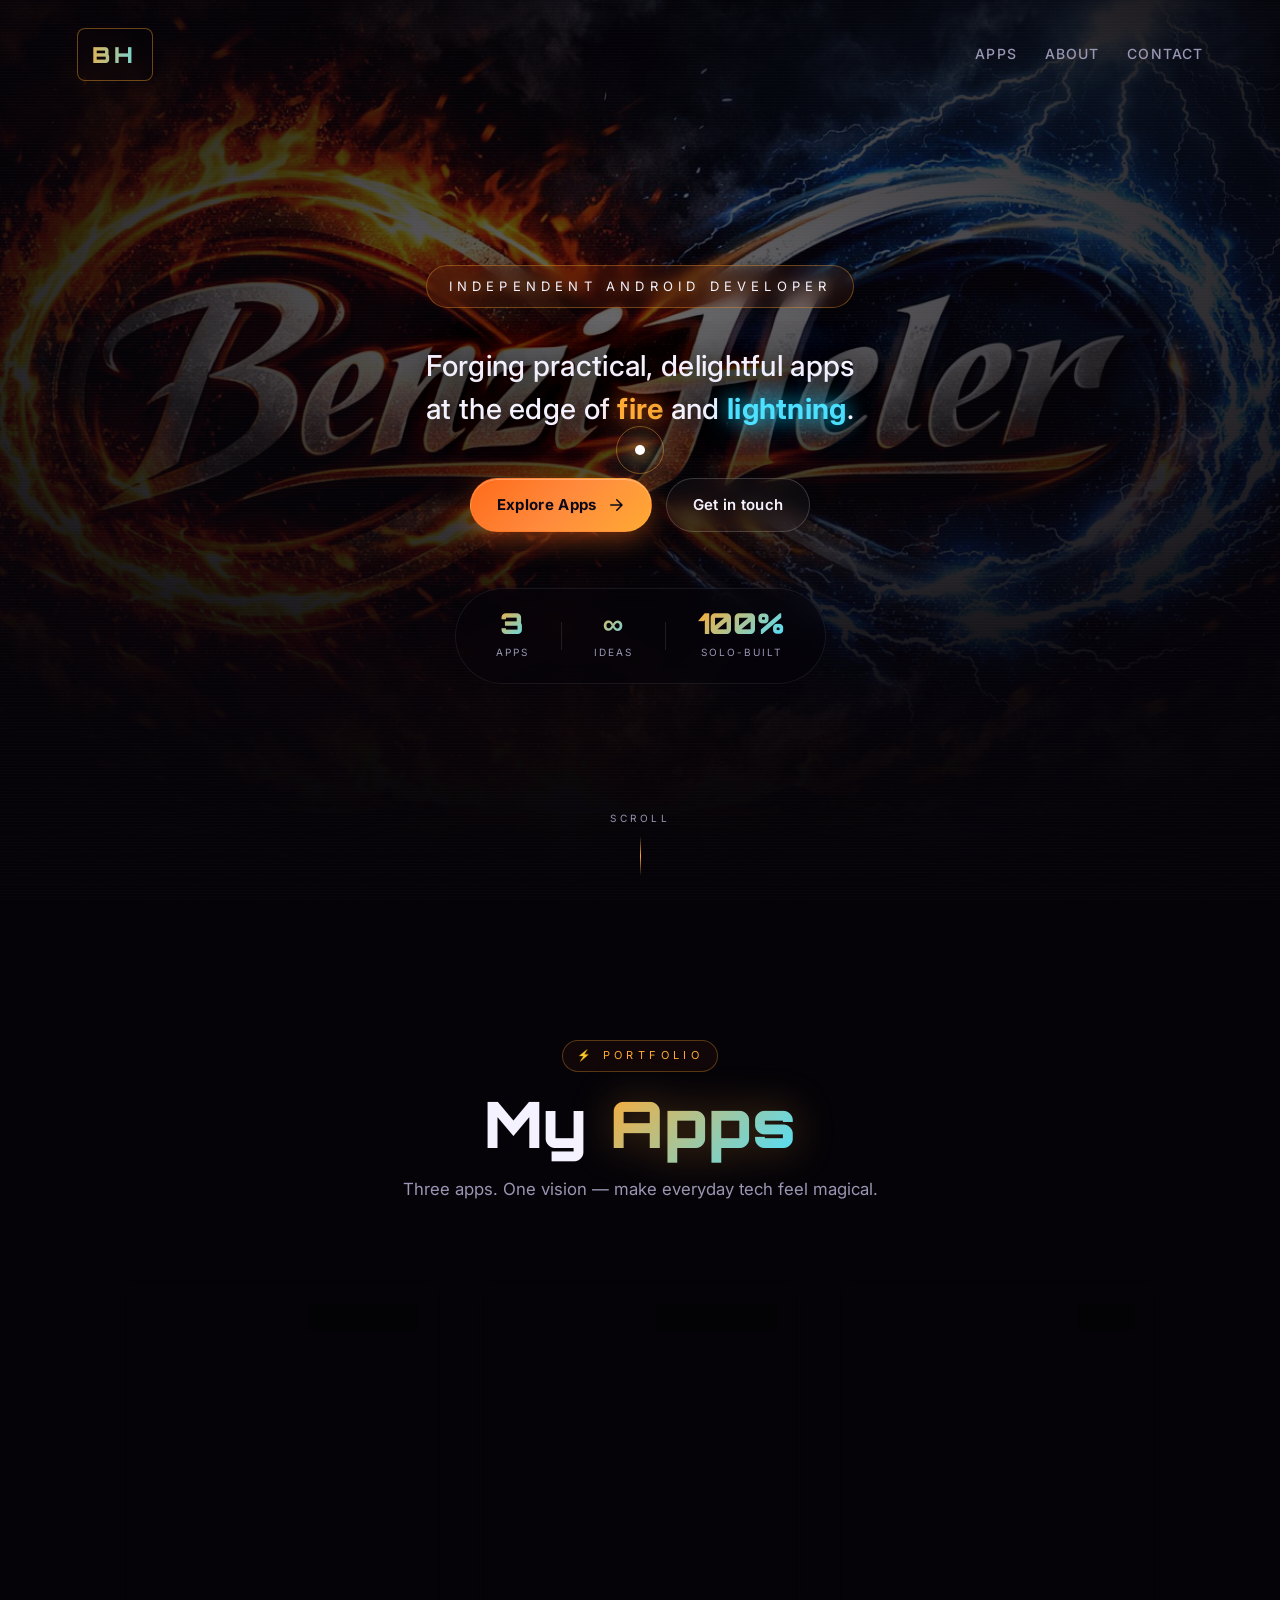
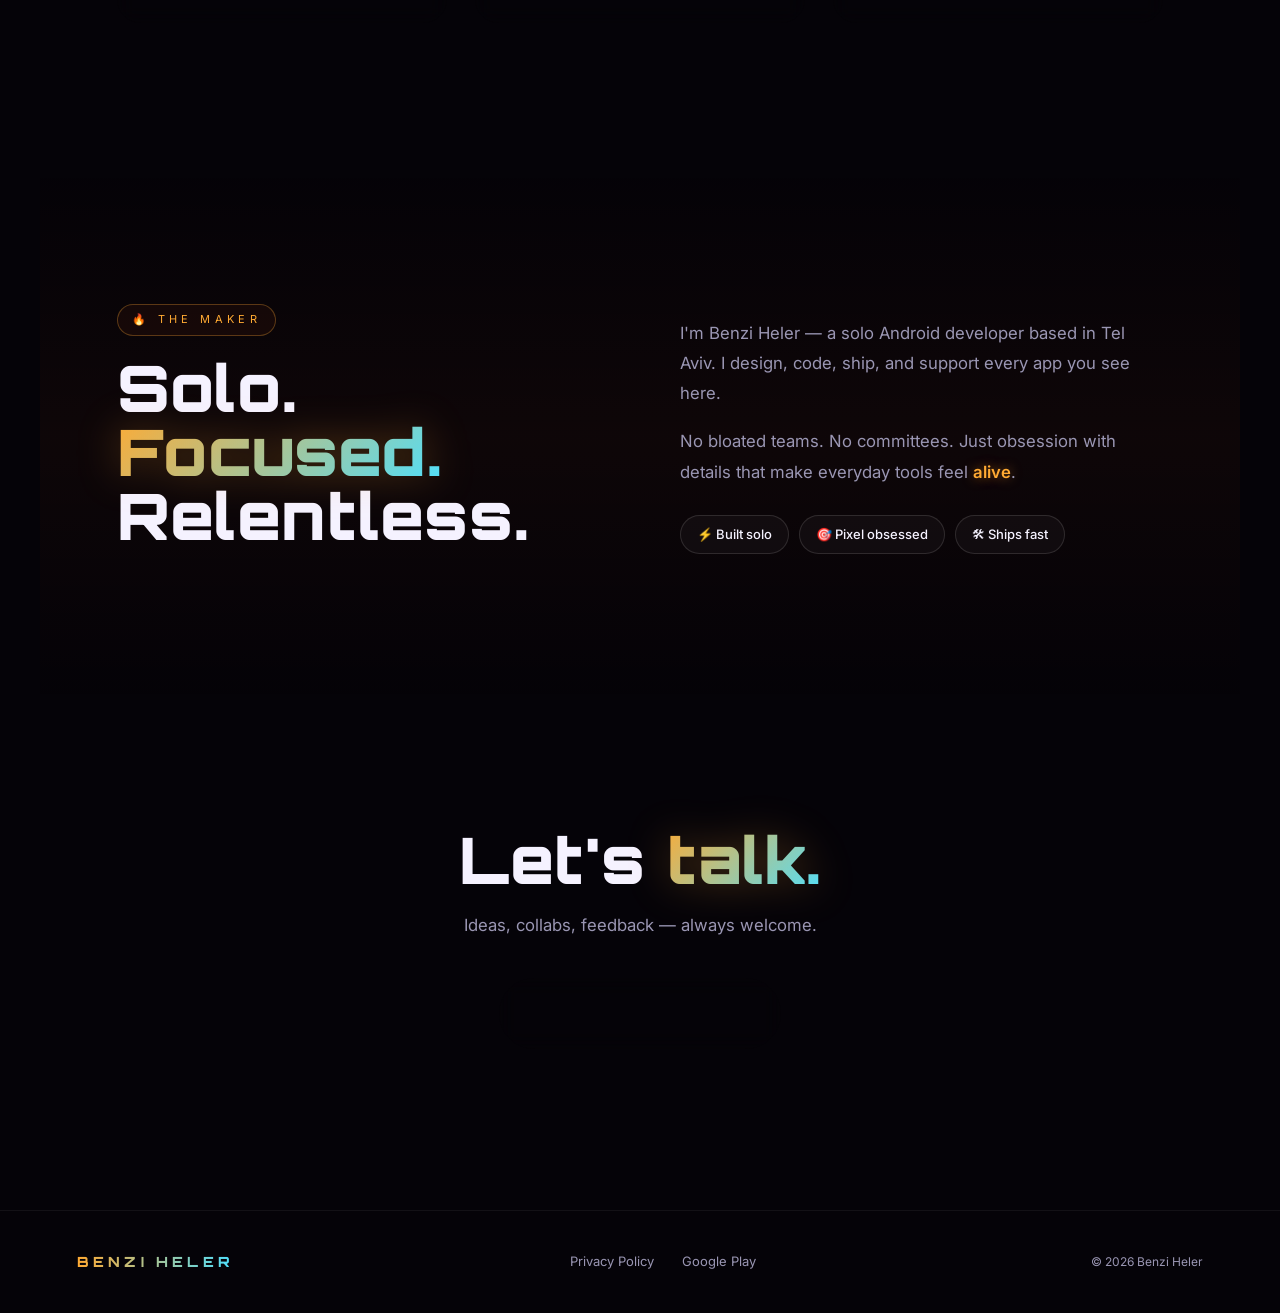
==== commit 0faed875: "Remove duplicate title, let the logo bg shine; upscale tagline" ====
--- a/index.html
+++ b/index.html
@@ -12,7 +12,7 @@
   <link rel="preconnect" href="https://fonts.googleapis.com" />
   <link rel="preconnect" href="https://fonts.gstatic.com" crossorigin />
   <link href="https://fonts.googleapis.com/css2?family=Bebas+Neue&family=Inter:wght@400;500;600;700;800;900&family=Orbitron:wght@600;800;900&display=swap" rel="stylesheet" />
-  <link rel="stylesheet" href="style.css?v=20260424b" />
+  <link rel="stylesheet" href="style.css?v=20260424c" />
 </head>
 <body>
 
@@ -36,7 +36,7 @@
 
     <div class="hero-content">
       <div class="hero-kicker">INDEPENDENT ANDROID DEVELOPER</div>
-      <h1 class="hero-title" data-text="BENZI HELER">BENZI HELER</h1>
+      <h1 class="hero-title visually-hidden">Benzi Heler</h1>
       <p class="hero-sub">Forging practical, delightful apps<br/>at the edge of <span class="fire">fire</span> and <span class="bolt">lightning</span>.</p>
 
       <div class="hero-ctas">
--- a/style.css
+++ b/style.css
@@ -170,17 +170,26 @@
   position: relative;
 }
 
+.visually-hidden {
+  position: absolute !important;
+  width: 1px; height: 1px;
+  padding: 0; margin: -1px;
+  overflow: hidden; clip: rect(0 0 0 0);
+  white-space: nowrap; border: 0;
+}
+
 .hero-kicker {
-  font-size: 12px;
+  font-size: 13px;
   letter-spacing: .4em;
-  color: var(--muted);
-  margin-bottom: 24px;
-  padding: 8px 18px;
-  border: 1px solid rgba(255,170,51,.25);
+  color: var(--text);
+  margin-bottom: 36px;
+  padding: 10px 22px;
+  border: 1px solid rgba(255,170,51,.35);
   border-radius: 100px;
-  backdrop-filter: blur(6px);
-  background: rgba(255,107,26,.06);
+  backdrop-filter: blur(8px);
+  background: rgba(255,107,26,.08);
   animation: pulse-border 3s ease-in-out infinite;
+  text-shadow: 0 0 12px rgba(255,170,51,.5);
 }
 @keyframes pulse-border {
   50% { border-color: rgba(0,212,255,.35); background: rgba(0,212,255,.06); }
@@ -208,11 +217,14 @@
 }
 
 .hero-sub {
-  font-size: clamp(1rem, 1.6vw, 1.25rem);
-  color: var(--muted);
-  max-width: 560px;
-  margin: 0 0 40px;
-  line-height: 1.6;
+  font-size: clamp(1.2rem, 2.4vw, 1.8rem);
+  color: var(--text);
+  max-width: 720px;
+  margin: 0 0 48px;
+  line-height: 1.5;
+  font-weight: 500;
+  letter-spacing: .01em;
+  text-shadow: 0 2px 20px rgba(0,0,0,.7), 0 0 40px rgba(0,0,0,.5);
 }
 .fire {
   color: var(--fire-glow);
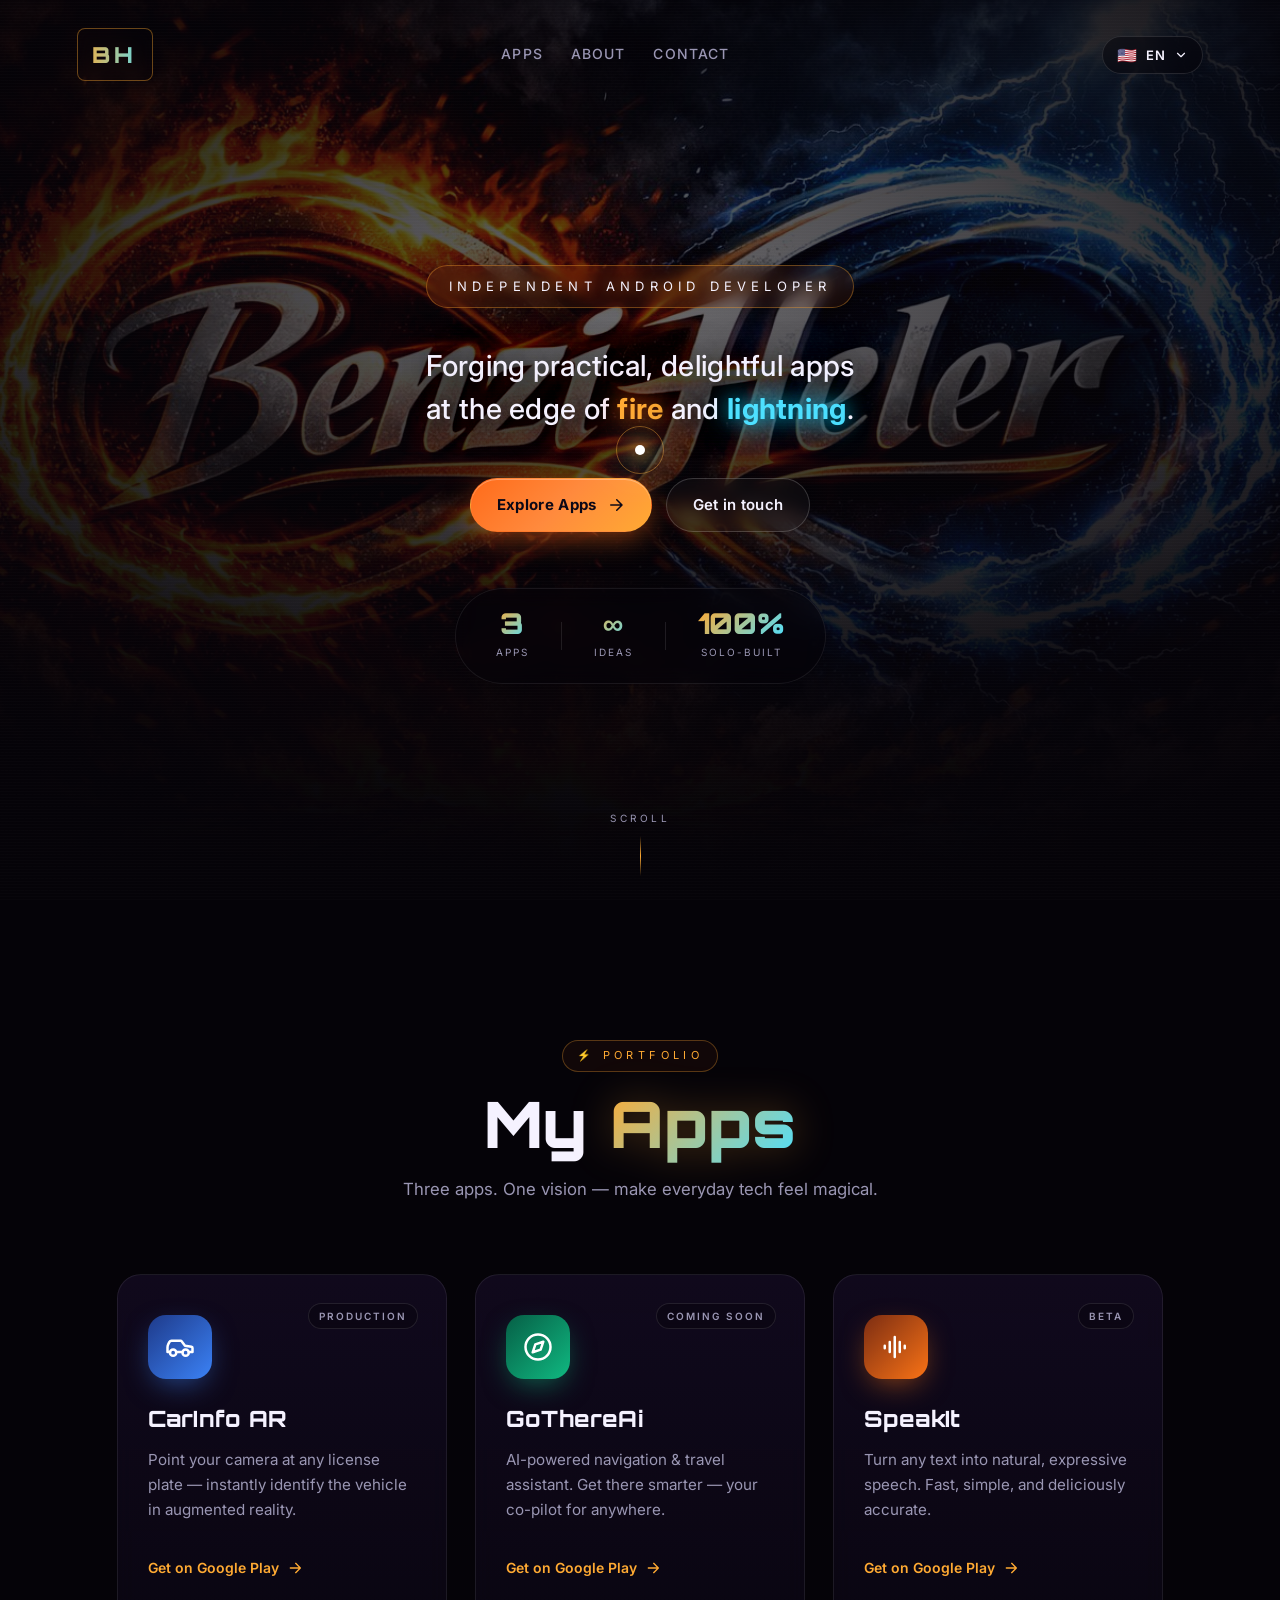
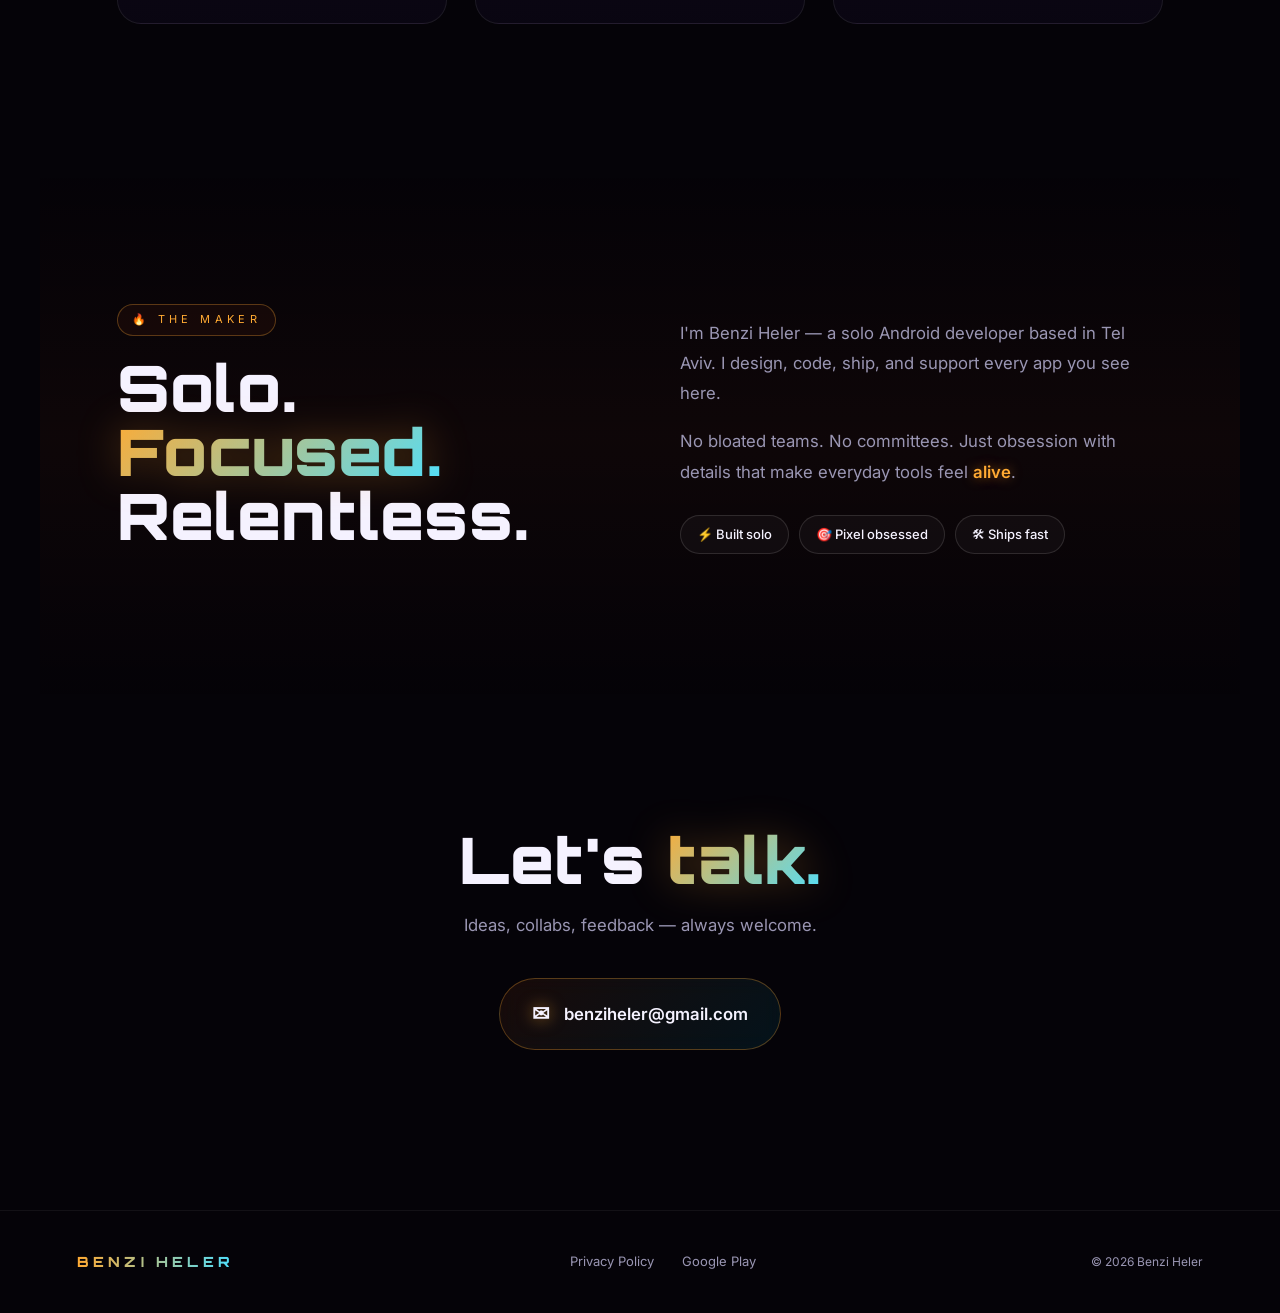
==== commit 27e6ad0c: "Add i18n: 11 languages with RTL support + language switcher" ====
--- a/index.html
+++ b/index.html
@@ -1,5 +1,5 @@
 <!DOCTYPE html>
-<html lang="en">
+<html lang="en" dir="ltr">
 <head>
   <meta charset="UTF-8" />
   <meta name="viewport" content="width=device-width, initial-scale=1.0" />
@@ -12,7 +12,7 @@
   <link rel="preconnect" href="https://fonts.googleapis.com" />
   <link rel="preconnect" href="https://fonts.gstatic.com" crossorigin />
   <link href="https://fonts.googleapis.com/css2?family=Bebas+Neue&family=Inter:wght@400;500;600;700;800;900&family=Orbitron:wght@600;800;900&display=swap" rel="stylesheet" />
-  <link rel="stylesheet" href="style.css?v=20260424c" />
+  <link rel="stylesheet" href="style.css?v=20260424d" />
 </head>
 <body>
 
@@ -28,45 +28,53 @@
     <nav class="nav">
       <div class="nav-brand">BH</div>
       <div class="nav-links">
-        <a href="#apps">Apps</a>
-        <a href="#about">About</a>
-        <a href="#contact">Contact</a>
+        <a href="#apps" data-i18n="nav_apps">Apps</a>
+        <a href="#about" data-i18n="nav_about">About</a>
+        <a href="#contact" data-i18n="nav_contact">Contact</a>
+      </div>
+      <div class="lang-switcher">
+        <button class="lang-btn" id="langBtn" aria-label="Change language">
+          <span class="lang-flag" id="langFlag">🇺🇸</span>
+          <span class="lang-code" id="langCode">EN</span>
+          <svg viewBox="0 0 24 24" width="14" height="14"><path d="M6 9l6 6 6-6" stroke="currentColor" stroke-width="2" fill="none" stroke-linecap="round" stroke-linejoin="round"/></svg>
+        </button>
+        <ul class="lang-menu" id="langMenu" role="menu"></ul>
       </div>
     </nav>
 
     <div class="hero-content">
-      <div class="hero-kicker">INDEPENDENT ANDROID DEVELOPER</div>
-      <h1 class="hero-title visually-hidden">Benzi Heler</h1>
-      <p class="hero-sub">Forging practical, delightful apps<br/>at the edge of <span class="fire">fire</span> and <span class="bolt">lightning</span>.</p>
+      <div class="hero-kicker" data-i18n="kicker">INDEPENDENT ANDROID DEVELOPER</div>
+      <h1 class="visually-hidden">Benzi Heler</h1>
+      <p class="hero-sub" data-i18n-html="tagline">Forging practical, delightful apps<br/>at the edge of <span class="fire">fire</span> and <span class="bolt">lightning</span>.</p>
 
       <div class="hero-ctas">
         <a href="#apps" class="btn btn-primary">
-          <span>Explore Apps</span>
-          <svg viewBox="0 0 24 24" width="18" height="18"><path d="M5 12h14M13 5l7 7-7 7" stroke="currentColor" stroke-width="2" fill="none" stroke-linecap="round" stroke-linejoin="round"/></svg>
+          <span data-i18n="cta_explore">Explore Apps</span>
+          <svg class="btn-arrow" viewBox="0 0 24 24" width="18" height="18"><path d="M5 12h14M13 5l7 7-7 7" stroke="currentColor" stroke-width="2" fill="none" stroke-linecap="round" stroke-linejoin="round"/></svg>
         </a>
-        <a href="#contact" class="btn btn-ghost"><span>Get in touch</span></a>
+        <a href="#contact" class="btn btn-ghost"><span data-i18n="cta_contact">Get in touch</span></a>
       </div>
 
       <div class="hero-stats">
-        <div class="stat"><b>3</b><small>Apps</small></div>
+        <div class="stat"><b>3</b><small data-i18n="stat_apps">Apps</small></div>
         <div class="stat-divider"></div>
-        <div class="stat"><b>∞</b><small>Ideas</small></div>
+        <div class="stat"><b>∞</b><small data-i18n="stat_ideas">Ideas</small></div>
         <div class="stat-divider"></div>
-        <div class="stat"><b>100%</b><small>Solo-built</small></div>
+        <div class="stat"><b>100%</b><small data-i18n="stat_solo">Solo-built</small></div>
       </div>
     </div>
 
     <div class="hero-scroll">
-      <span>SCROLL</span>
+      <span data-i18n="scroll">SCROLL</span>
       <div class="scroll-line"></div>
     </div>
   </header>
 
   <section id="apps" class="section apps-section">
     <div class="section-header reveal">
-      <div class="eyebrow">⚡ PORTFOLIO</div>
-      <h2 class="section-title">My <span class="gradient-text">Apps</span></h2>
-      <p class="section-lead">Three apps. One vision — make everyday tech feel magical.</p>
+      <div class="eyebrow" data-i18n="eyebrow_portfolio">⚡ PORTFOLIO</div>
+      <h2 class="section-title" data-i18n-html="apps_title">My <span class="gradient-text">Apps</span></h2>
+      <p class="section-lead" data-i18n="apps_lead">Three apps. One vision — make everyday tech feel magical.</p>
     </div>
 
     <div class="grid">
@@ -80,11 +88,11 @@
             <circle cx="16.5" cy="16.5" r="2.5"/>
           </svg>
         </div>
-        <div class="card-tag">PRODUCTION</div>
+        <div class="card-tag" data-i18n="tag_prod">PRODUCTION</div>
         <h3>CarInfo AR</h3>
-        <p>Point your camera at any license plate — instantly identify the vehicle in augmented reality.</p>
+        <p data-i18n="carinfo_desc">Point your camera at any license plate — instantly identify the vehicle in augmented reality.</p>
         <a class="card-cta" href="https://play.google.com/store/apps/details?id=com.carinfo.ar" target="_blank" rel="noopener">
-          Get on Google Play
+          <span data-i18n="cta_play">Get on Google Play</span>
           <svg viewBox="0 0 24 24" width="16" height="16"><path d="M5 12h14M13 5l7 7-7 7" stroke="currentColor" stroke-width="2" fill="none" stroke-linecap="round" stroke-linejoin="round"/></svg>
         </a>
       </article>
@@ -97,11 +105,11 @@
             <polygon points="16.24 7.76 14.12 14.12 7.76 16.24 9.88 9.88 16.24 7.76"/>
           </svg>
         </div>
-        <div class="card-tag">COMING SOON</div>
+        <div class="card-tag" data-i18n="tag_soon">COMING SOON</div>
         <h3>GoThereAi</h3>
-        <p>AI-powered navigation & travel assistant. Get there smarter — your co-pilot for anywhere.</p>
+        <p data-i18n="gothere_desc">AI-powered navigation & travel assistant. Get there smarter — your co-pilot for anywhere.</p>
         <a class="card-cta" href="https://play.google.com/store/apps/details?id=app.gothereai" target="_blank" rel="noopener">
-          Get on Google Play
+          <span data-i18n="cta_play">Get on Google Play</span>
           <svg viewBox="0 0 24 24" width="16" height="16"><path d="M5 12h14M13 5l7 7-7 7" stroke="currentColor" stroke-width="2" fill="none" stroke-linecap="round" stroke-linejoin="round"/></svg>
         </a>
       </article>
@@ -113,11 +121,11 @@
             <path d="M3 11v2M7 8v8M11 4v16M15 8v8M19 11v2"/>
           </svg>
         </div>
-        <div class="card-tag">BETA</div>
+        <div class="card-tag" data-i18n="tag_beta">BETA</div>
         <h3>SpeakIt</h3>
-        <p>Turn any text into natural, expressive speech. Fast, simple, and deliciously accurate.</p>
+        <p data-i18n="speakit_desc">Turn any text into natural, expressive speech. Fast, simple, and deliciously accurate.</p>
         <a class="card-cta" href="https://play.google.com/store/apps/details?id=gg.speakit" target="_blank" rel="noopener">
-          Get on Google Play
+          <span data-i18n="cta_play">Get on Google Play</span>
           <svg viewBox="0 0 24 24" width="16" height="16"><path d="M5 12h14M13 5l7 7-7 7" stroke="currentColor" stroke-width="2" fill="none" stroke-linecap="round" stroke-linejoin="round"/></svg>
         </a>
       </article>
@@ -128,30 +136,24 @@
   <section id="about" class="section manifesto">
     <div class="manifesto-grid">
       <div class="reveal">
-        <div class="eyebrow">🔥 THE MAKER</div>
-        <h2 class="section-title">Solo. <span class="gradient-text">Focused.</span> Relentless.</h2>
+        <div class="eyebrow" data-i18n="eyebrow_maker">🔥 THE MAKER</div>
+        <h2 class="section-title" data-i18n-html="about_title">Solo. <span class="gradient-text">Focused.</span> Relentless.</h2>
       </div>
       <div class="manifesto-body reveal">
-        <p>
-          I'm Benzi Heler — a solo Android developer based in Tel Aviv.
-          I design, code, ship, and support every app you see here.
-        </p>
-        <p>
-          No bloated teams. No committees. Just obsession with details that make
-          everyday tools feel <em>alive</em>.
-        </p>
+        <p data-i18n="about_p1">I'm Benzi Heler — a solo Android developer based in Tel Aviv. I design, code, ship, and support every app you see here.</p>
+        <p data-i18n-html="about_p2">No bloated teams. No committees. Just obsession with details that make everyday tools feel <em>alive</em>.</p>
         <div class="badge-row">
-          <span class="badge">⚡ Built solo</span>
-          <span class="badge">🎯 Pixel obsessed</span>
-          <span class="badge">🛠 Ships fast</span>
+          <span class="badge" data-i18n="badge_solo">⚡ Built solo</span>
+          <span class="badge" data-i18n="badge_pixel">🎯 Pixel obsessed</span>
+          <span class="badge" data-i18n="badge_ships">🛠 Ships fast</span>
         </div>
       </div>
     </div>
   </section>
 
   <section id="contact" class="section contact-section reveal">
-    <h2 class="section-title">Let's <span class="gradient-text">talk.</span></h2>
-    <p class="section-lead">Ideas, collabs, feedback — always welcome.</p>
+    <h2 class="section-title" data-i18n-html="contact_title">Let's <span class="gradient-text">talk.</span></h2>
+    <p class="section-lead" data-i18n="contact_lead">Ideas, collabs, feedback — always welcome.</p>
     <a class="mail-btn" href="mailto:benziheler@gmail.com">
       <span class="mail-icon">✉</span>
       <span>benziheler@gmail.com</span>
@@ -162,13 +164,14 @@
     <div class="footer-inner">
       <div class="footer-brand">BENZI HELER</div>
       <div class="footer-links">
-        <a href="privacy.html">Privacy Policy</a>
-        <a href="https://play.google.com/store/apps/developer?id=Benzi+Heler" target="_blank" rel="noopener">Google Play</a>
+        <a href="privacy.html" data-i18n="footer_privacy">Privacy Policy</a>
+        <a href="https://play.google.com/store/apps/developer?id=Benzi+Heler" target="_blank" rel="noopener" data-i18n="footer_play">Google Play</a>
       </div>
       <div class="footer-copy">&copy; <span id="year"></span> Benzi Heler</div>
     </div>
   </footer>
 
-  <script src="script.js?v=20260424b"></script>
+  <script src="i18n.js?v=20260424d"></script>
+  <script src="script.js?v=20260424d"></script>
 </body>
 </html>
--- a/style.css
+++ b/style.css
@@ -610,6 +610,90 @@
 .footer-links a:hover { color: var(--fire-glow); }
 .footer-copy { font-size: 12px; color: var(--muted); }
 
+/* Language switcher */
+.lang-switcher {
+  position: relative;
+  margin-left: 24px;
+}
+.lang-btn {
+  display: inline-flex;
+  align-items: center;
+  gap: 8px;
+  padding: 8px 14px;
+  border-radius: 100px;
+  border: 1px solid rgba(255,255,255,.12);
+  background: rgba(5,3,8,.5);
+  backdrop-filter: blur(10px);
+  color: var(--text);
+  font-family: inherit;
+  font-size: 13px;
+  font-weight: 600;
+  letter-spacing: .08em;
+  transition: all .25s;
+}
+.lang-btn:hover {
+  border-color: rgba(255,170,51,.5);
+  color: var(--fire-glow);
+  transform: translateY(-1px);
+}
+.lang-flag { font-size: 16px; }
+.lang-menu {
+  list-style: none;
+  position: absolute;
+  top: calc(100% + 10px);
+  right: 0;
+  min-width: 200px;
+  max-height: 320px;
+  overflow-y: auto;
+  padding: 6px;
+  border: 1px solid rgba(255,170,51,.2);
+  border-radius: 14px;
+  background: rgba(12,8,22,.95);
+  backdrop-filter: blur(20px);
+  box-shadow: 0 20px 60px -10px rgba(0,0,0,.8), 0 0 30px -10px rgba(255,107,26,.3);
+  opacity: 0;
+  transform: translateY(-8px) scale(.96);
+  pointer-events: none;
+  transition: opacity .25s, transform .25s;
+  z-index: 100;
+}
+.lang-menu.open {
+  opacity: 1;
+  transform: translateY(0) scale(1);
+  pointer-events: auto;
+}
+.lang-menu li {
+  display: flex;
+  align-items: center;
+  gap: 12px;
+  padding: 10px 12px;
+  border-radius: 8px;
+  font-size: 14px;
+  font-weight: 500;
+  transition: background .2s, color .2s;
+}
+.lang-menu li:hover {
+  background: rgba(255,170,51,.08);
+  color: var(--fire-glow);
+}
+.lang-menu li > span:first-child { font-size: 18px; }
+.lang-menu li > span:nth-child(2) { flex: 1; }
+.lang-iso {
+  font-size: 11px;
+  letter-spacing: .15em;
+  color: var(--muted);
+  font-weight: 700;
+}
+
+/* RTL */
+body.rtl .nav,
+body.rtl .hero-stats,
+body.rtl .footer-inner { direction: rtl; }
+body.rtl .lang-switcher { margin-left: 0; margin-right: 24px; }
+body.rtl .lang-menu { right: auto; left: 0; }
+body.rtl .btn-arrow { transform: scaleX(-1); }
+body.rtl .card-cta svg { transform: scaleX(-1); }
+
 /* Responsive */
 @media (max-width: 860px) {
   .manifesto-grid { grid-template-columns: 1fr; gap: 40px; }
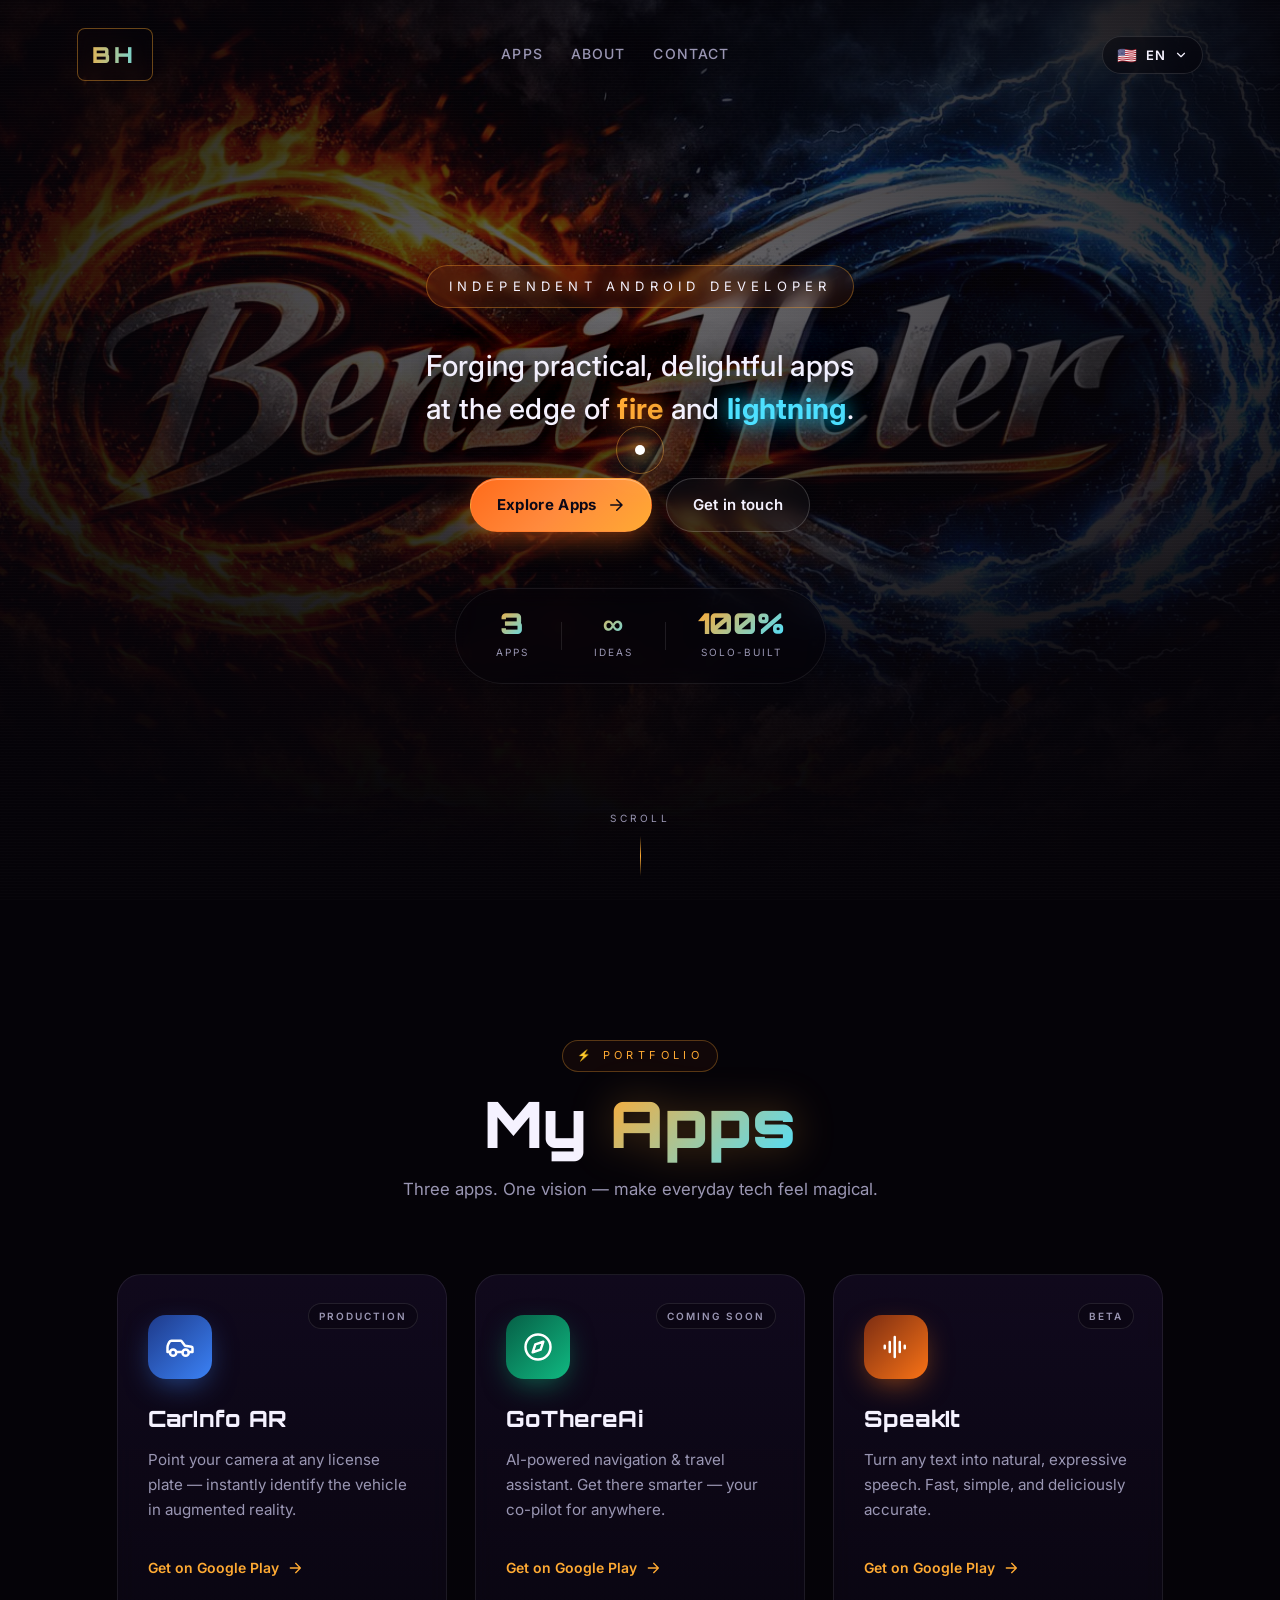
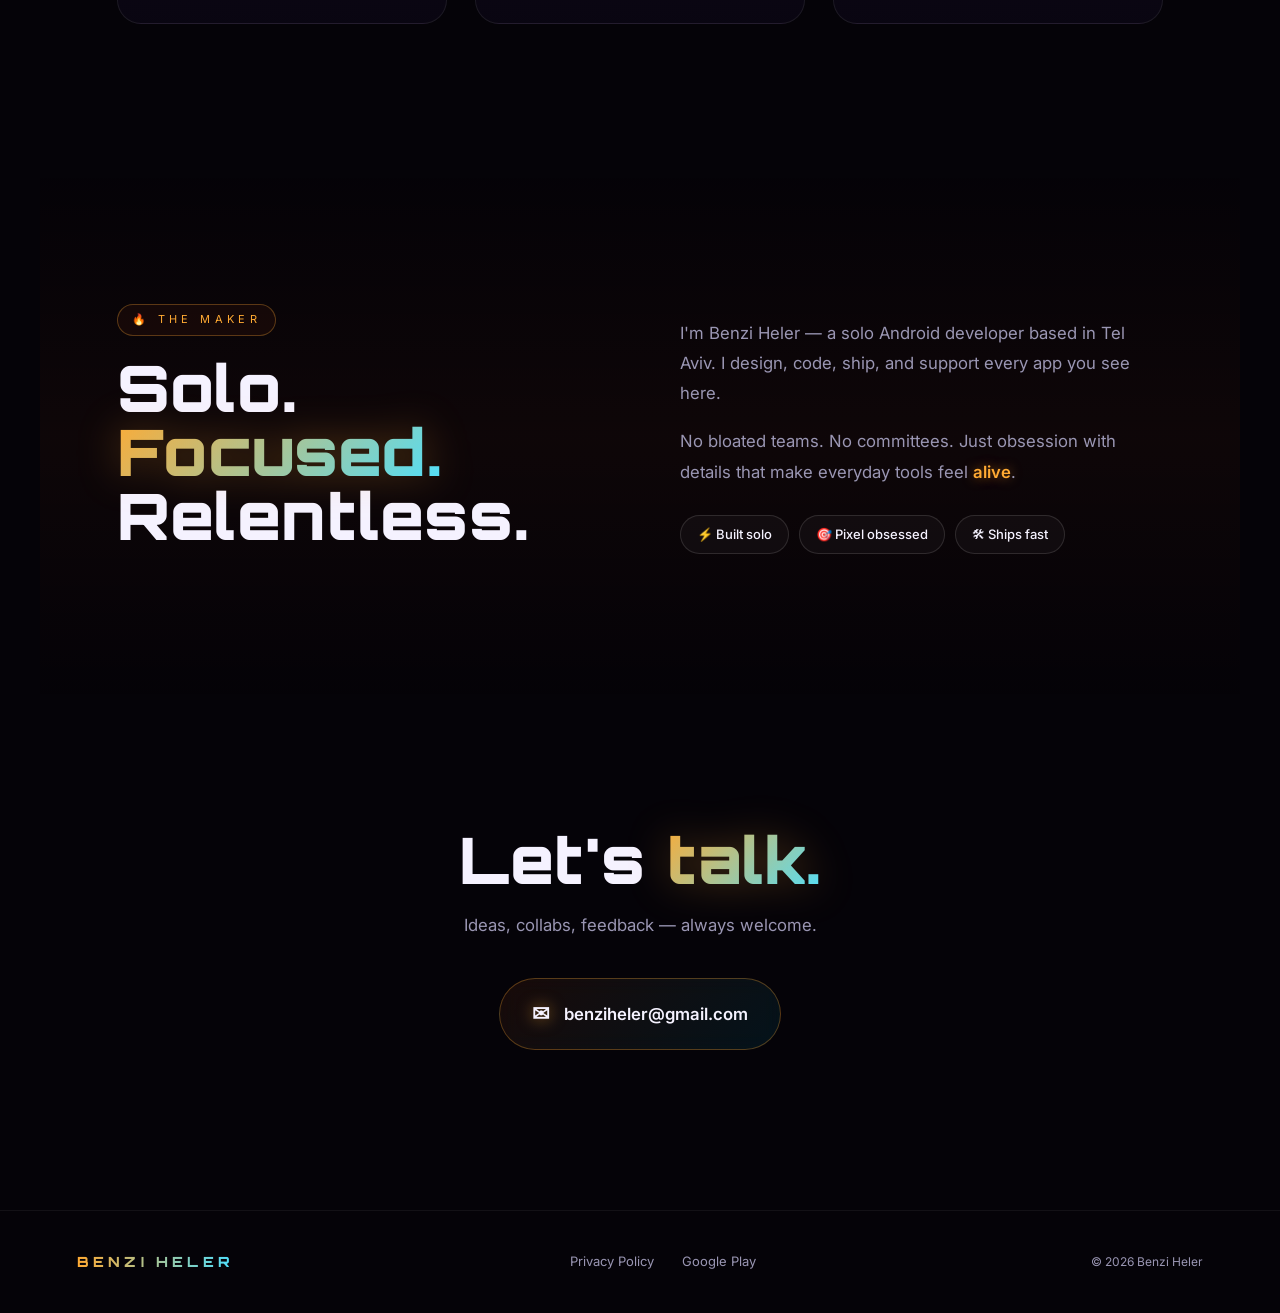
==== commit 9e12ab2c: "i18n fixes: he (מחשל/משחרר/ללא ליאות), ar apps_title, tr teknolojiyi" ====
--- a/index.html
+++ b/index.html
@@ -171,7 +171,7 @@
     </div>
   </footer>
 
-  <script src="i18n.js?v=20260424d"></script>
-  <script src="script.js?v=20260424d"></script>
+  <script src="i18n.js?v=20260424e"></script>
+  <script src="script.js?v=20260424e"></script>
 </body>
 </html>
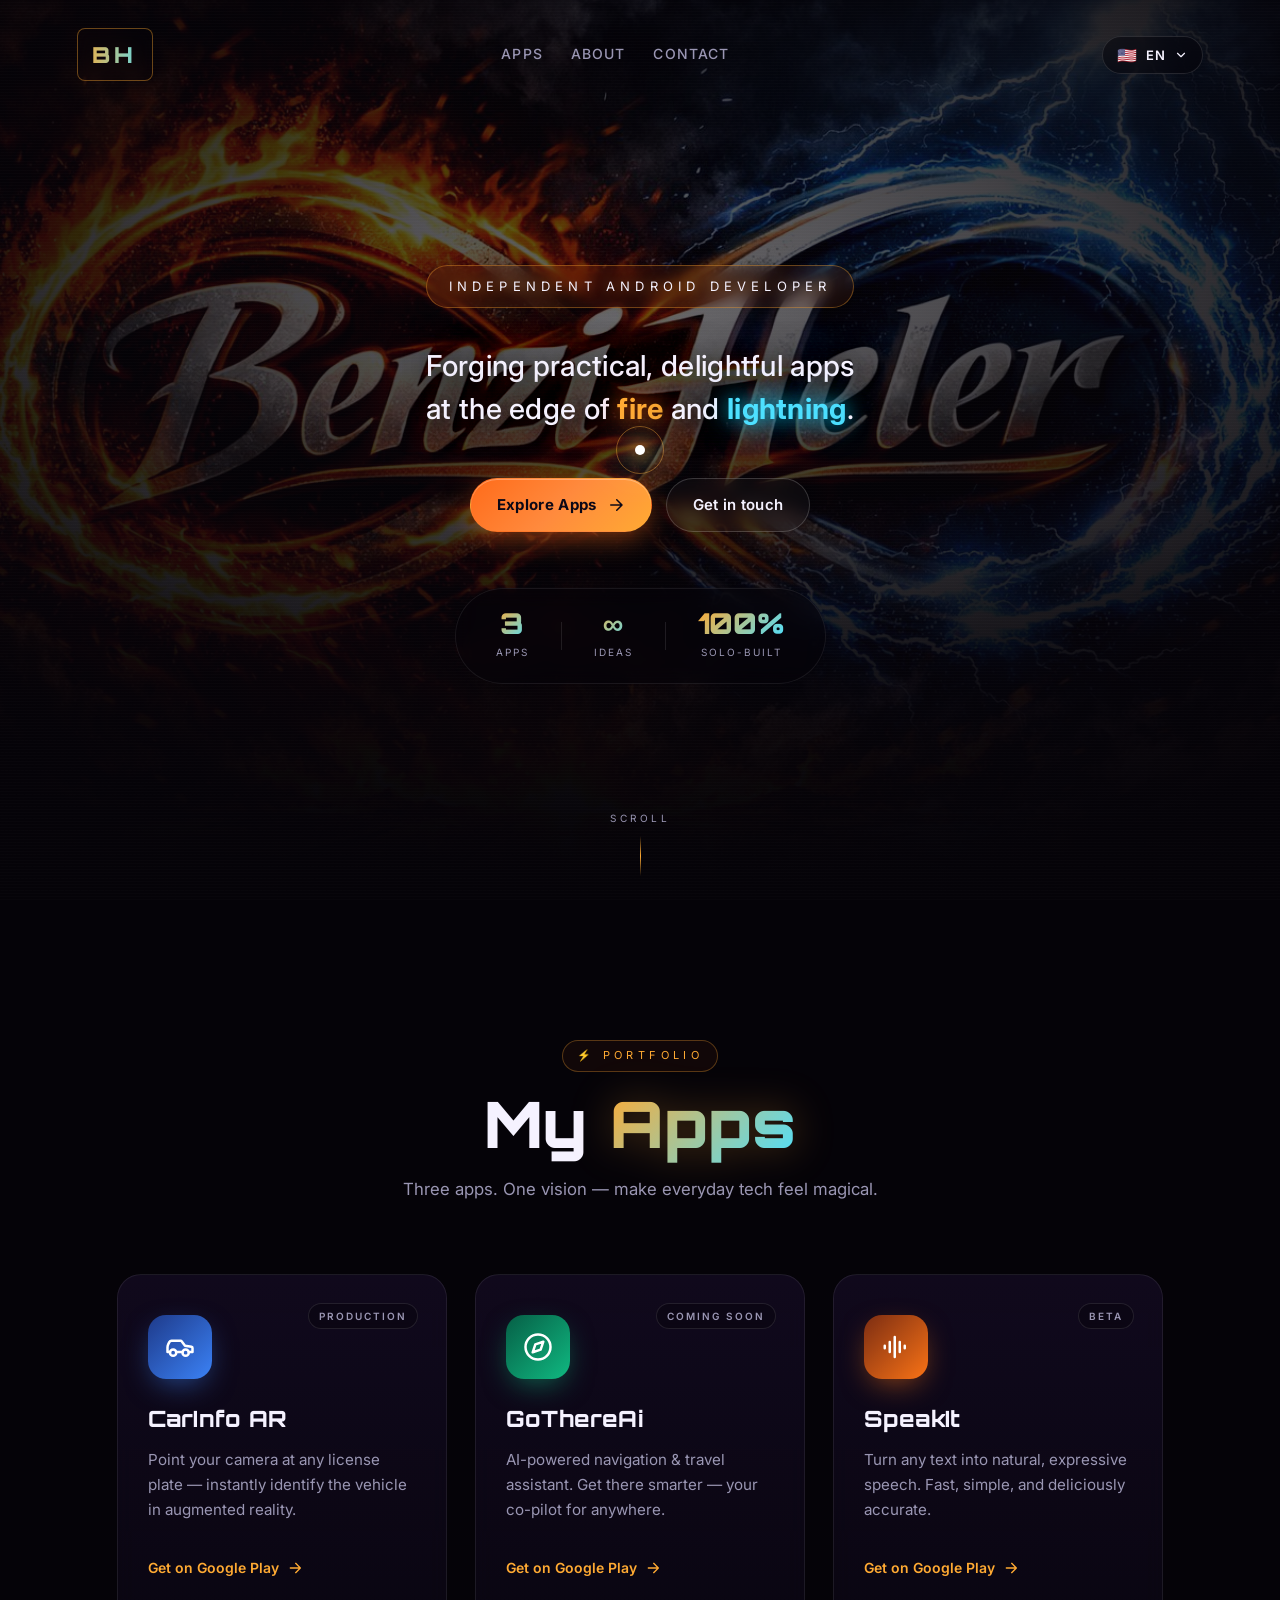
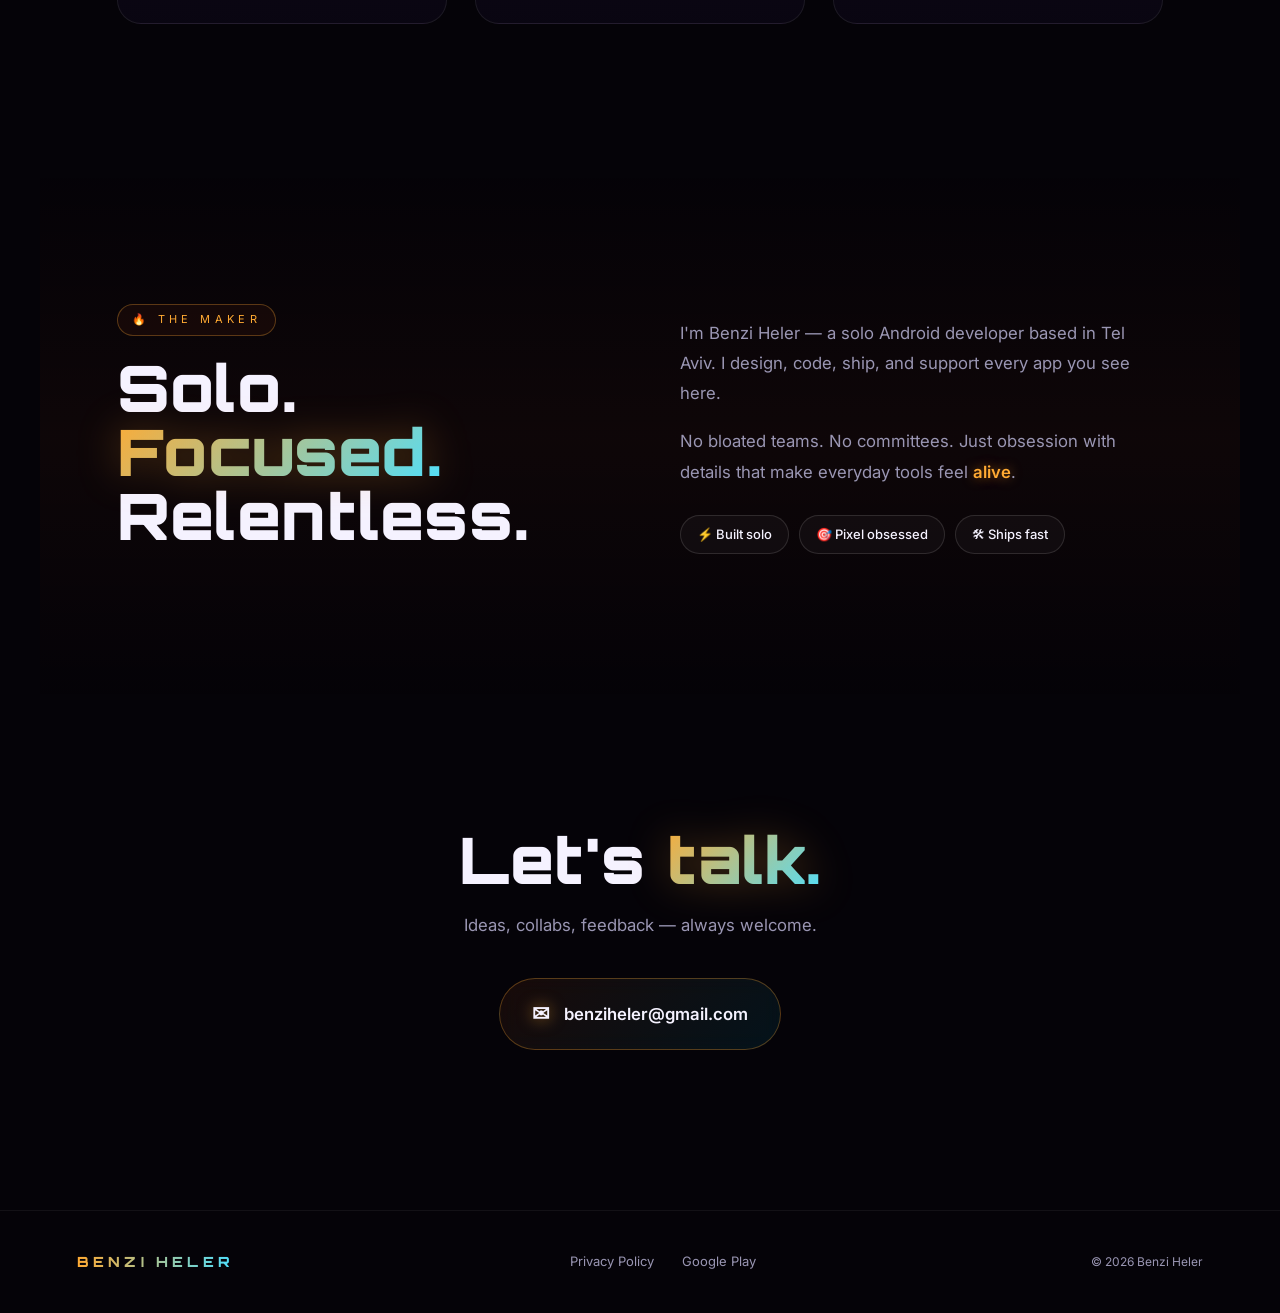
==== commit 5ece93cf: "Fix mobile hero: show full title image instead of cropped background Co-Authored-By: Claude Opus 4.7" ====
--- a/index.html
+++ b/index.html
@@ -12,7 +12,7 @@
   <link rel="preconnect" href="https://fonts.googleapis.com" />
   <link rel="preconnect" href="https://fonts.gstatic.com" crossorigin />
   <link href="https://fonts.googleapis.com/css2?family=Bebas+Neue&family=Inter:wght@400;500;600;700;800;900&family=Orbitron:wght@600;800;900&display=swap" rel="stylesheet" />
-  <link rel="stylesheet" href="style.css?v=20260424d" />
+  <link rel="stylesheet" href="style.css?v=20260425a" />
 </head>
 <body>
 
@@ -43,6 +43,7 @@
     </nav>
 
     <div class="hero-content">
+      <img class="hero-img-mobile" src="hero-bg.jpg" alt="Benzi Heler" />
       <div class="hero-kicker" data-i18n="kicker">INDEPENDENT ANDROID DEVELOPER</div>
       <h1 class="visually-hidden">Benzi Heler</h1>
       <p class="hero-sub" data-i18n-html="tagline">Forging practical, delightful apps<br/>at the edge of <span class="fire">fire</span> and <span class="bolt">lightning</span>.</p>
@@ -171,7 +172,7 @@
     </div>
   </footer>
 
-  <script src="i18n.js?v=20260424e"></script>
-  <script src="script.js?v=20260424e"></script>
+  <script src="i18n.js?v=20260424f"></script>
+  <script src="script.js?v=20260424f"></script>
 </body>
 </html>
--- a/style.css
+++ b/style.css
@@ -695,12 +695,33 @@
 body.rtl .card-cta svg { transform: scaleX(-1); }
 
 /* Responsive */
+.hero-img-mobile { display: none; }
+
 @media (max-width: 860px) {
   .manifesto-grid { grid-template-columns: 1fr; gap: 40px; }
   .hero-stats { gap: 20px; padding: 16px 24px; }
   .stat b { font-size: 1.5rem; }
   .nav-links { gap: 18px; }
   .section { padding: 100px max(20px, 5vw); }
+}
+@media (max-width: 760px) {
+  .hero { min-height: auto; }
+  .hero-bg { display: none; }
+  .hero-overlay {
+    background: linear-gradient(180deg, rgba(5,3,8,.2) 0%, rgba(5,3,8,.6) 70%, var(--bg) 100%);
+  }
+  .hero-content { padding: 20px 20px 80px; }
+  .hero-img-mobile {
+    display: block;
+    width: 100%;
+    max-width: 520px;
+    height: auto;
+    margin: 0 auto 28px;
+    border-radius: 14px;
+    box-shadow: 0 10px 40px rgba(0,0,0,.5), 0 0 60px rgba(255,107,26,.15);
+  }
+  .hero-kicker { font-size: 11px; letter-spacing: .3em; padding: 8px 16px; margin-bottom: 24px; }
+  .hero-sub { font-size: 1.05rem; }
 }
 @media (max-width: 560px) {
   .nav { padding: 20px; }
